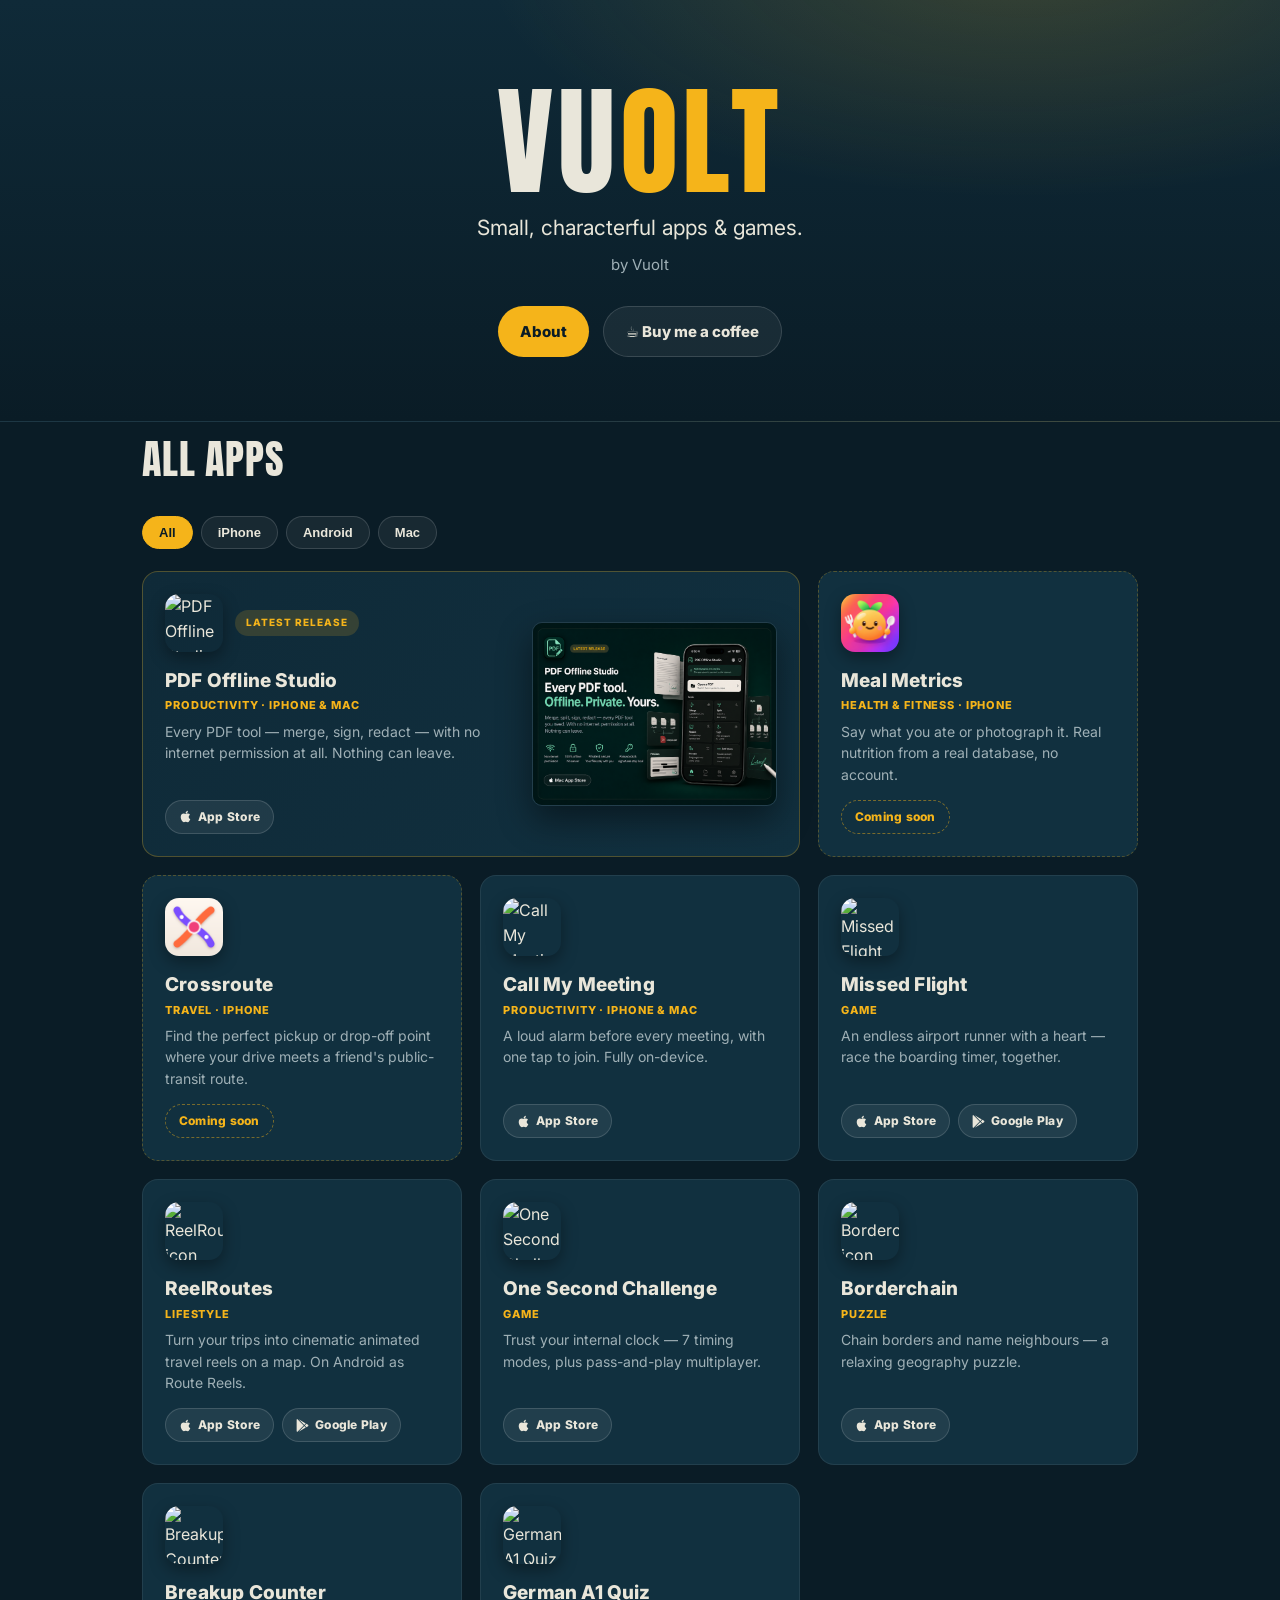
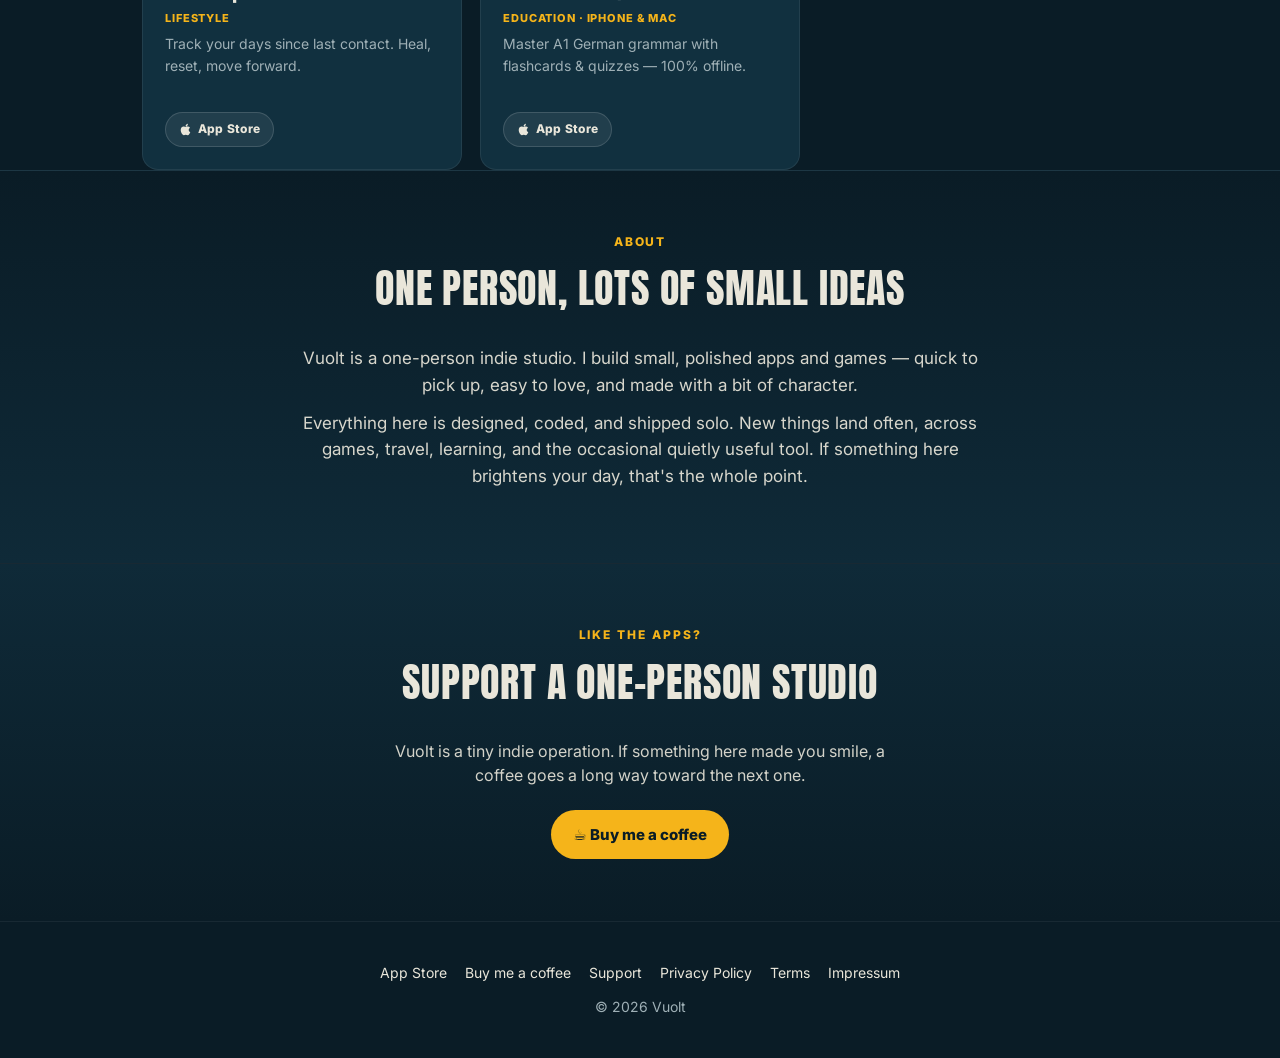
==== index.html @ f66ee66c "Meal Metrics: name OpenAI and Open Food Facts, consent, retention, GDPR Privacy: - Names OpenAI as t" ====
<!DOCTYPE html>
<html lang="en">
<head>
<meta charset="UTF-8">
<meta name="viewport" content="width=device-width, initial-scale=1.0">
<title>Vuolt — Apps & Games</title>
<meta name="description" content="Vuolt builds small, characterful apps and games for iOS and Android">
<meta property="og:title" content="Vuolt — Apps & Games">
<meta property="og:description" content="Small, characterful apps and games for iOS and Android. Missed Flight, ReelRoutes (Route Reels on Android), Call My Meeting, PDF Offline Studio, Meal Metrics, Crossroute, and more.">
<meta property="og:type" content="website">
<link rel="preconnect" href="https://fonts.googleapis.com">
<link rel="preconnect" href="https://fonts.gstatic.com" crossorigin>
<link href="https://fonts.googleapis.com/css2?family=Anton&family=Inter:wght@400;600;800&display=swap" rel="stylesheet">
<style>
  :root{
    --navy:#0a1c26; --navy2:#0f2a38; --cream:#e9e6da; --amber:#f5b41a;
    --amber-d:#d8951a; --ink:#0a1c26; --muted:#9fb0b6; --card:#11303f;
  }
  *{box-sizing:border-box;margin:0;padding:0}
  html{scroll-behavior:smooth}
  body{
    font-family:'Inter',system-ui,-apple-system,Segoe UI,Roboto,sans-serif;
    background:var(--navy); color:var(--cream); line-height:1.55;
    -webkit-font-smoothing:antialiased;
  }
  a{color:inherit; text-decoration:none}
  .wrap{max-width:1040px; margin:0 auto; padding:0 22px}

  /* ── Hero ─────────────────────────────────────────── */
  header.hero{
    background:
      radial-gradient(900px 400px at 80% -10%, rgba(245,180,26,.18), transparent 60%),
      linear-gradient(180deg, var(--navy2), var(--navy));
    padding:84px 0 64px; text-align:center; border-bottom:1px solid rgba(255,255,255,.06);
  }
  .brand{
    font-family:'Anton',sans-serif; letter-spacing:.04em; line-height:.95;
    font-size:clamp(56px, 12vw, 120px); text-transform:uppercase;
  }
  .brand span{color:var(--amber)}
  .tag{margin-top:14px; font-size:clamp(16px,2.6vw,21px); color:var(--cream)}
  .sub{margin-top:8px; color:var(--muted); font-size:15px}
  .hero-actions{margin-top:30px; display:flex; gap:14px; justify-content:center; flex-wrap:wrap}
  .btn{
    display:inline-flex; align-items:center; gap:8px; padding:13px 22px; border-radius:999px;
    font-weight:800; font-size:15px; transition:transform .12s ease, background .2s ease;
  }
  .btn:active{transform:translateY(1px)}
  .btn-amber{background:var(--amber); color:var(--ink)}
  .btn-amber:hover{background:var(--amber-d)}
  .btn-ghost{background:rgba(255,255,255,.06); color:var(--cream); border:1px solid rgba(255,255,255,.14)}
  .btn-ghost:hover{background:rgba(255,255,255,.12)}

  /* ── Sections ─────────────────────────────────────── */
  section{padding:62px 0; scroll-margin-top:24px}
  .eyebrow{color:var(--amber); font-weight:800; letter-spacing:.16em; text-transform:uppercase; font-size:12px}
  h2{font-family:'Anton',sans-serif; font-weight:400; letter-spacing:.02em; text-transform:uppercase;
     font-size:clamp(28px,5vw,40px); margin:6px 0 26px}


  /* grid */
  .grid{display:grid; grid-template-columns:repeat(auto-fill,minmax(240px,1fr));
    gap:18px; grid-auto-rows:1fr}
  .card{
    background:var(--card); border:1px solid rgba(255,255,255,.07); border-radius:16px;
    padding:22px; transition:transform .14s ease, border-color .2s ease, background .2s ease;
    display:flex; flex-direction:column; min-height:180px;
  }
  .card:hover{transform:translateY(-3px); border-color:rgba(245,180,26,.4); background:#143a4c}
  .card .icon{width:58px; height:58px; border-radius:14px; margin-bottom:14px;
    box-shadow:0 6px 16px rgba(0,0,0,.35)}
  .card h4{font-size:19px; font-weight:800; letter-spacing:.01em}
  .card .genre{color:var(--amber); font-size:11px; font-weight:800; letter-spacing:.08em; text-transform:uppercase; margin-top:2px}
  .card p{color:var(--muted); font-size:14px; margin-top:6px; flex:1}
  /* The latest release, living in the grid rather than in a section of its
     own: two columns wide, screenshot alongside.

     Its height is deliberately NOT set here. The body carries exactly the same
     elements as an ordinary card — icon, title, genre, one short blurb, store
     button — so it comes out the same height as its neighbours on its own. The
     screenshot then stretches to whatever that height is and crops, instead of
     being the thing that decides it. Lengthen the blurb and the card grows
     again, which is the honest failure mode: the copy is the constraint. */
  .card.lead{grid-column:span 2; flex-direction:row; gap:24px; align-items:stretch;
    background:linear-gradient(135deg, var(--navy2), var(--card));
    border-color:rgba(245,180,26,.28)}
  .card.lead .body{flex:1; display:flex; flex-direction:column; min-width:0}
  .card.lead .top{display:flex; align-items:center; gap:12px; margin-bottom:14px}
  .card.lead .top .icon{margin-bottom:0}
  .card.lead .pill{background:rgba(245,180,26,.16); color:var(--amber); font-weight:800;
    font-size:10px; letter-spacing:.1em; padding:5px 11px; border-radius:999px;
    text-transform:uppercase; white-space:nowrap}
  /* The poster is shown whole, never cropped. The wrapper stretches to the card
     and stays invisible; the image is absolutely positioned with auto width and
     height and `margin:auto`, which centres it and scales it down to fit while
     keeping its own aspect. Because its box then matches the picture exactly,
     the radius and shadow land on the artwork rather than on empty space — and
     because it is out of flow, it still contributes nothing to the height. */
  .card.lead .shotwrap{width:40%; max-width:280px; align-self:stretch; position:relative}
  .card.lead .shotwrap img{position:absolute; inset:0; margin:auto; display:block;
    width:auto; height:auto; max-width:100%; max-height:100%;
    border-radius:10px; box-shadow:0 14px 34px rgba(0,0,0,.45);
    border:1px solid rgba(255,255,255,.08)}
  .card .link{margin-top:12px; color:var(--amber); font-weight:800; font-size:13px}

  /* platform filter */
  .filters{display:flex; gap:8px; flex-wrap:wrap; margin-bottom:22px}
  .filter{
    padding:8px 16px; border-radius:999px; font-size:13px; font-weight:800; cursor:pointer;
    background:rgba(255,255,255,.06); border:1px solid rgba(255,255,255,.14); color:var(--cream);
    transition:background .15s ease, border-color .15s ease, color .15s ease;
  }
  .filter:hover{border-color:rgba(245,180,26,.5)}
  .filter.active{background:var(--amber); border-color:var(--amber); color:var(--ink)}
  .card.hidden{display:none}

  /* store badges */
  .stores{display:flex; gap:8px; flex-wrap:wrap; margin-top:14px}
  .store{
    display:inline-flex; align-items:center; gap:6px; padding:7px 13px; border-radius:999px;
    font-size:12px; font-weight:800; letter-spacing:.02em;
    background:rgba(255,255,255,.07); border:1px solid rgba(255,255,255,.14); color:var(--cream);
    transition:background .15s ease, border-color .15s ease, color .15s ease;
  }
  .store:hover{background:var(--amber); border-color:var(--amber); color:var(--ink)}
  .store.soon{
    background:transparent; border-style:dashed; border-color:rgba(245,180,26,.45);
    color:var(--amber); cursor:default;
  }
  .store.soon:hover{background:transparent; border-color:rgba(245,180,26,.45); color:var(--amber)}
  .card.upcoming{border-color:rgba(245,180,26,.28); border-style:dashed}
  .card.upcoming:hover{border-color:rgba(245,180,26,.55)}

  /* about */
  .about{text-align:center; background:linear-gradient(180deg,var(--navy),var(--navy2));
    border-top:1px solid rgba(255,255,255,.06)}
  .about .body{max-width:62ch; margin:0 auto; color:var(--cream); opacity:.92; font-size:17px}
  .about .body p{margin:12px 0}

  /* support */
  .support{text-align:center; background:linear-gradient(180deg, var(--navy2), var(--navy));
    border-top:1px solid rgba(255,255,255,.06)}
  .support p{max-width:54ch; margin:6px auto 22px; color:var(--cream); opacity:.9}

  footer{padding:40px 0; text-align:center; color:var(--muted); font-size:14px;
    border-top:1px solid rgba(255,255,255,.06)}
  footer a{color:var(--cream)}
  footer a:hover{color:var(--amber)}
  .foot-links{display:flex; gap:18px; justify-content:center; flex-wrap:wrap; margin-bottom:12px}

  @media(max-width:720px){
    /* One column, and the lead card is much taller than the rest because the
       screenshot sits under its text. Equal rows here would drag all seven
       other cards to that height, so let them be themselves. */
    .grid{grid-auto-rows:auto}
    .card.lead{grid-column:span 1; flex-direction:column; gap:0}
    .card.lead .shotwrap{width:100%; max-width:none; height:200px; margin-top:16px}
  }
</style>
</head>
<body>

  <header class="hero">
    <div class="wrap">
      <div class="brand">VU<span>OLT</span></div>
      <p class="tag">Small, characterful apps &amp; games.</p>
      <p class="sub">by Vuolt</p>
      <div class="hero-actions">
        <a class="btn btn-amber" href="#about">About</a>
        <a class="btn btn-ghost" href="https://buymeacoffee.com/vuolt" target="_blank" rel="noopener">☕ Buy me a coffee</a>
      </div>
    </div>
  </header>

  <!-- All apps -->
  <section class="wrap" id="apps">
    <h2>All apps</h2>
    <div class="filters" id="filters">
      <button class="filter active" data-platform="all">All</button>
      <button class="filter" data-platform="iphone">iPhone</button>
      <button class="filter" data-platform="android">Android</button>
      <button class="filter" data-platform="mac">Mac</button>
    </div>
    <div class="grid">

      <div class="card lead" id="pdf-offline-studio" data-platforms="iphone mac">
        <div class="body">
          <div class="top">
            <img class="icon" loading="lazy" alt="PDF Offline Studio icon" src="https://is1-ssl.mzstatic.com/image/thumb/Purple221/v4/a3/75/ce/a375ce12-316d-c7d0-5614-2b8a86ffbce1/AppIcon-0-0-85-220-0-5-0-2x.png/256x256bb.png">
            <span class="pill">Latest release</span>
          </div>
          <h4>PDF Offline Studio</h4><div class="genre">Productivity &middot; iPhone &amp; Mac</div>
          <p>Every PDF tool — merge, sign, redact — with no internet permission at all. Nothing can leave.</p>
          <div class="stores">
            <a class="store" href="https://apps.apple.com/app/id6805421343" target="_blank" rel="noopener"><svg width="13" height="13" viewBox="0 0 384 512" fill="currentColor" aria-hidden="true"><path d="M318.7 268.7c-.2-36.7 16.4-64.4 50-84.8-18.8-26.9-47.2-41.7-84.7-44.6-35.5-2.8-74.3 20.7-88.5 20.7-15 0-49.4-19.7-76.4-19.7C63.3 141.2 4 184.8 4 273.5q0 39.3 14.4 81.2c12.8 36.7 59 126.7 107.2 125.2 25.2-.6 43-17.9 75.8-17.9 31.8 0 48.3 17.9 76.4 17.9 48.6-.7 90.4-82.5 102.6-119.3-65.2-30.7-61.7-90-61.7-91.9zm-56.6-164.2c27.3-32.4 24.8-61.9 24-72.5-24.1 1.4-52 16.4-67.9 34.9-17.5 19.8-27.8 44.3-25.6 71.9 26.1 2 49.9-11.4 69.5-34.3z"/></svg> App Store</a>
          </div>
        </div>
        <div class="shotwrap">
          <img src="images/about-mac.png" loading="lazy"
               alt="PDF Offline Studio artwork: &ldquo;Every PDF tool. Offline. Private. Yours.&rdquo; &mdash; the app on iPhone beside merge, split, redact and signature examples, and four claims: no internet permission, 100% offline, private and secure, passwords and signatures stay local.">
        </div>
      </div>

      <div class="card upcoming" id="mealmetrics" data-platforms="iphone">
        <img class="icon" loading="lazy" alt="Meal Metrics icon" src="icons/mealmetrics.png">
        <h4>Meal Metrics</h4><div class="genre">Health &amp; Fitness &middot; iPhone</div>
        <p>Say what you ate or photograph it. Real nutrition from a real database, no account.</p>
        <div class="stores">
          <span class="store soon">Coming soon</span>
        </div>
      </div>

      <div class="card upcoming" id="crossroute" data-platforms="iphone">
        <img class="icon" loading="lazy" alt="Crossroute icon" src="icons/crossroute.png">
        <h4>Crossroute</h4><div class="genre">Travel &middot; iPhone</div>
        <p>Find the perfect pickup or drop-off point where your drive meets a friend's public-transit route.</p>
        <div class="stores">
          <span class="store soon">Coming soon</span>
        </div>
      </div>

      <div class="card" id="call-my-meeting" data-platforms="iphone mac">
        <img class="icon" loading="lazy" alt="Call My Meeting icon" src="https://is1-ssl.mzstatic.com/image/thumb/Purple221/v4/fb/47/6a/fb476aee-e875-ddeb-83db-7bf70352b12e/AppIcon-0-0-1x_U007ephone-0-1-85-220.png/256x256bb.jpg">
        <h4>Call My Meeting</h4><div class="genre">Productivity · IPhone & Mac</div>
        <p>A loud alarm before every meeting, with one tap to join. Fully on-device.</p>
        <div class="stores">
          <a class="store" href="https://apps.apple.com/us/app/call-my-meeting/id6782694054" target="_blank" rel="noopener"><svg width="13" height="13" viewBox="0 0 384 512" fill="currentColor" aria-hidden="true"><path d="M318.7 268.7c-.2-36.7 16.4-64.4 50-84.8-18.8-26.9-47.2-41.7-84.7-44.6-35.5-2.8-74.3 20.7-88.5 20.7-15 0-49.4-19.7-76.4-19.7C63.3 141.2 4 184.8 4 273.5q0 39.3 14.4 81.2c12.8 36.7 59 126.7 107.2 125.2 25.2-.6 43-17.9 75.8-17.9 31.8 0 48.3 17.9 76.4 17.9 48.6-.7 90.4-82.5 102.6-119.3-65.2-30.7-61.7-90-61.7-91.9zm-56.6-164.2c27.3-32.4 24.8-61.9 24-72.5-24.1 1.4-52 16.4-67.9 34.9-17.5 19.8-27.8 44.3-25.6 71.9 26.1 2 49.9-11.4 69.5-34.3z"/></svg> App Store</a>
        </div>
      </div>

      <div class="card" id="missed-flight" data-platforms="iphone android">
        <img class="icon" loading="lazy" alt="Missed Flight icon" src="https://is1-ssl.mzstatic.com/image/thumb/Purple211/v4/8a/32/5b/8a325b43-7a1c-31f6-8f57-69440285d8d3/AppIcon-0-0-1x_U007emarketing-0-8-0-85-220.png/256x256bb.jpg">
        <h4>Missed Flight</h4><div class="genre">Game</div>
        <p>An endless airport runner with a heart — race the boarding timer, together.</p>
        <div class="stores">
          <a class="store" href="https://apps.apple.com/us/app/missed-flight/id6779718370" target="_blank" rel="noopener"><svg width="13" height="13" viewBox="0 0 384 512" fill="currentColor" aria-hidden="true"><path d="M318.7 268.7c-.2-36.7 16.4-64.4 50-84.8-18.8-26.9-47.2-41.7-84.7-44.6-35.5-2.8-74.3 20.7-88.5 20.7-15 0-49.4-19.7-76.4-19.7C63.3 141.2 4 184.8 4 273.5q0 39.3 14.4 81.2c12.8 36.7 59 126.7 107.2 125.2 25.2-.6 43-17.9 75.8-17.9 31.8 0 48.3 17.9 76.4 17.9 48.6-.7 90.4-82.5 102.6-119.3-65.2-30.7-61.7-90-61.7-91.9zm-56.6-164.2c27.3-32.4 24.8-61.9 24-72.5-24.1 1.4-52 16.4-67.9 34.9-17.5 19.8-27.8 44.3-25.6 71.9 26.1 2 49.9-11.4 69.5-34.3z"/></svg> App Store</a>
          <a class="store" href="https://play.google.com/store/apps/details?id=com.vuolt.missedflight" target="_blank" rel="noopener"><svg width="13" height="13" viewBox="0 0 512 512" fill="currentColor" aria-hidden="true"><path d="M325.3 234.3 104.6 13l280.8 161.2-60.1 60.1zM47 0C34 6.8 25.3 19.2 25.3 35.3v441.3c0 16.1 8.7 28.5 21.7 35.3l256.6-256L47 0zm425.2 225.6-58.9-34.1-65.7 64.5 65.7 64.5 60.1-34.1c18-14.3 18-46.5-1.2-60.8zM104.6 499l280.8-161.2-60.1-60.1L104.6 499z"/></svg> Google Play</a>
        </div>
      </div>

      <div class="card" id="reelroutes" data-platforms="iphone android">
        <img class="icon" loading="lazy" alt="ReelRoutes icon" src="https://is1-ssl.mzstatic.com/image/thumb/Purple221/v4/f1/31/41/f131418b-0dc9-e936-9c59-f7e41bb2895a/AppIcon-0-0-1x_U007epad-0-1-85-220.png/256x256bb.jpg">
        <h4>ReelRoutes</h4><div class="genre">Lifestyle</div>
        <p>Turn your trips into cinematic animated travel reels on a map. On Android as Route Reels.</p>
        <div class="stores">
          <a class="store" href="https://apps.apple.com/us/app/reelroutes/id6769453833" target="_blank" rel="noopener"><svg width="13" height="13" viewBox="0 0 384 512" fill="currentColor" aria-hidden="true"><path d="M318.7 268.7c-.2-36.7 16.4-64.4 50-84.8-18.8-26.9-47.2-41.7-84.7-44.6-35.5-2.8-74.3 20.7-88.5 20.7-15 0-49.4-19.7-76.4-19.7C63.3 141.2 4 184.8 4 273.5q0 39.3 14.4 81.2c12.8 36.7 59 126.7 107.2 125.2 25.2-.6 43-17.9 75.8-17.9 31.8 0 48.3 17.9 76.4 17.9 48.6-.7 90.4-82.5 102.6-119.3-65.2-30.7-61.7-90-61.7-91.9zm-56.6-164.2c27.3-32.4 24.8-61.9 24-72.5-24.1 1.4-52 16.4-67.9 34.9-17.5 19.8-27.8 44.3-25.6 71.9 26.1 2 49.9-11.4 69.5-34.3z"/></svg> App Store</a>
          <a class="store" href="https://play.google.com/store/apps/details?id=com.vuolt.routereels" target="_blank" rel="noopener"><svg width="13" height="13" viewBox="0 0 512 512" fill="currentColor" aria-hidden="true"><path d="M325.3 234.3 104.6 13l280.8 161.2-60.1 60.1zM47 0C34 6.8 25.3 19.2 25.3 35.3v441.3c0 16.1 8.7 28.5 21.7 35.3l256.6-256L47 0zm425.2 225.6-58.9-34.1-65.7 64.5 65.7 64.5 60.1-34.1c18-14.3 18-46.5-1.2-60.8zM104.6 499l280.8-161.2-60.1-60.1L104.6 499z"/></svg> Google Play</a>
        </div>
      </div>

      <div class="card" id="one-second-challenge" data-platforms="iphone">
        <img class="icon" loading="lazy" alt="One Second Challenge icon" src="https://is1-ssl.mzstatic.com/image/thumb/Purple211/v4/20/0d/3a/200d3a11-9eed-a944-d8cd-ea8993fab218/AppIcon-0-0-1x_U007ephone-0-1-85-220.png/256x256bb.jpg">
        <h4>One Second Challenge</h4><div class="genre">Game</div>
        <p>Trust your internal clock — 7 timing modes, plus pass-and-play multiplayer.</p>
        <div class="stores">
          <a class="store" href="https://apps.apple.com/us/app/one-second-challenge/id6768998129" target="_blank" rel="noopener"><svg width="13" height="13" viewBox="0 0 384 512" fill="currentColor" aria-hidden="true"><path d="M318.7 268.7c-.2-36.7 16.4-64.4 50-84.8-18.8-26.9-47.2-41.7-84.7-44.6-35.5-2.8-74.3 20.7-88.5 20.7-15 0-49.4-19.7-76.4-19.7C63.3 141.2 4 184.8 4 273.5q0 39.3 14.4 81.2c12.8 36.7 59 126.7 107.2 125.2 25.2-.6 43-17.9 75.8-17.9 31.8 0 48.3 17.9 76.4 17.9 48.6-.7 90.4-82.5 102.6-119.3-65.2-30.7-61.7-90-61.7-91.9zm-56.6-164.2c27.3-32.4 24.8-61.9 24-72.5-24.1 1.4-52 16.4-67.9 34.9-17.5 19.8-27.8 44.3-25.6 71.9 26.1 2 49.9-11.4 69.5-34.3z"/></svg> App Store</a>
        </div>
      </div>

      <div class="card" id="borderchain" data-platforms="iphone">
        <img class="icon" loading="lazy" alt="Borderchain icon" src="https://is1-ssl.mzstatic.com/image/thumb/Purple221/v4/93/6f/27/936f2725-7399-75c2-8bb9-869b89fdb53f/AppIcon-0-0-1x_U007epad-0-1-85-220.png/256x256bb.jpg">
        <h4>Borderchain</h4><div class="genre">Puzzle</div>
        <p>Chain borders and name neighbours — a relaxing geography puzzle.</p>
        <div class="stores">
          <a class="store" href="https://apps.apple.com/us/app/borderchain/id6768246076" target="_blank" rel="noopener"><svg width="13" height="13" viewBox="0 0 384 512" fill="currentColor" aria-hidden="true"><path d="M318.7 268.7c-.2-36.7 16.4-64.4 50-84.8-18.8-26.9-47.2-41.7-84.7-44.6-35.5-2.8-74.3 20.7-88.5 20.7-15 0-49.4-19.7-76.4-19.7C63.3 141.2 4 184.8 4 273.5q0 39.3 14.4 81.2c12.8 36.7 59 126.7 107.2 125.2 25.2-.6 43-17.9 75.8-17.9 31.8 0 48.3 17.9 76.4 17.9 48.6-.7 90.4-82.5 102.6-119.3-65.2-30.7-61.7-90-61.7-91.9zm-56.6-164.2c27.3-32.4 24.8-61.9 24-72.5-24.1 1.4-52 16.4-67.9 34.9-17.5 19.8-27.8 44.3-25.6 71.9 26.1 2 49.9-11.4 69.5-34.3z"/></svg> App Store</a>
        </div>
      </div>

      <div class="card" id="breakup-counter" data-platforms="iphone">
        <img class="icon" loading="lazy" alt="Breakup Counter icon" src="https://is1-ssl.mzstatic.com/image/thumb/Purple221/v4/2a/1c/75/2a1c75fd-6d67-4821-21bf-bce493b1a75d/AppIcon-0-0-1x_U007ephone-0-1-85-220.png/256x256bb.jpg">
        <h4>Breakup Counter</h4><div class="genre">Lifestyle</div>
        <p>Track your days since last contact. Heal, reset, move forward.</p>
        <div class="stores">
          <a class="store" href="https://apps.apple.com/us/app/breakup-counter/id6760018086" target="_blank" rel="noopener"><svg width="13" height="13" viewBox="0 0 384 512" fill="currentColor" aria-hidden="true"><path d="M318.7 268.7c-.2-36.7 16.4-64.4 50-84.8-18.8-26.9-47.2-41.7-84.7-44.6-35.5-2.8-74.3 20.7-88.5 20.7-15 0-49.4-19.7-76.4-19.7C63.3 141.2 4 184.8 4 273.5q0 39.3 14.4 81.2c12.8 36.7 59 126.7 107.2 125.2 25.2-.6 43-17.9 75.8-17.9 31.8 0 48.3 17.9 76.4 17.9 48.6-.7 90.4-82.5 102.6-119.3-65.2-30.7-61.7-90-61.7-91.9zm-56.6-164.2c27.3-32.4 24.8-61.9 24-72.5-24.1 1.4-52 16.4-67.9 34.9-17.5 19.8-27.8 44.3-25.6 71.9 26.1 2 49.9-11.4 69.5-34.3z"/></svg> App Store</a>
        </div>
      </div>

      <div class="card" id="german-a1-quiz" data-platforms="iphone mac">
        <img class="icon" loading="lazy" alt="German A1 Quiz icon" src="https://is1-ssl.mzstatic.com/image/thumb/Purple211/v4/05/c8/f9/05c8f94c-dd3f-4f0b-256e-0648934cd0a8/AppIcon-0-0-1x_U007epad-0-1-85-220.jpeg/256x256bb.jpg">
        <h4>German A1 Quiz</h4><div class="genre">Education · iPhone &amp; Mac</div>
        <p>Master A1 German grammar with flashcards &amp; quizzes — 100% offline.</p>
        <div class="stores">
          <a class="store" href="https://apps.apple.com/us/app/german-a1-quiz-app/id6739214594" target="_blank" rel="noopener"><svg width="13" height="13" viewBox="0 0 384 512" fill="currentColor" aria-hidden="true"><path d="M318.7 268.7c-.2-36.7 16.4-64.4 50-84.8-18.8-26.9-47.2-41.7-84.7-44.6-35.5-2.8-74.3 20.7-88.5 20.7-15 0-49.4-19.7-76.4-19.7C63.3 141.2 4 184.8 4 273.5q0 39.3 14.4 81.2c12.8 36.7 59 126.7 107.2 125.2 25.2-.6 43-17.9 75.8-17.9 31.8 0 48.3 17.9 76.4 17.9 48.6-.7 90.4-82.5 102.6-119.3-65.2-30.7-61.7-90-61.7-91.9zm-56.6-164.2c27.3-32.4 24.8-61.9 24-72.5-24.1 1.4-52 16.4-67.9 34.9-17.5 19.8-27.8 44.3-25.6 71.9 26.1 2 49.9-11.4 69.5-34.3z"/></svg> App Store</a>
        </div>
      </div>

    </div>
  </section>

  <!-- About -->
  <section class="about" id="about">
    <div class="wrap">
      <div class="eyebrow">About</div>
      <h2>One person, lots of small ideas</h2>
      <div class="body">
        <p>Vuolt is a one-person indie studio. I build small, polished apps and games — quick to pick up, easy to love, and made with a bit of character.</p>
        <p>Everything here is designed, coded, and shipped solo. New things land often, across games, travel, learning, and the occasional quietly useful tool. If something here brightens your day, that's the whole point.</p>
      </div>
    </div>
  </section>

  <!-- Support -->
  <section class="support" id="support">
    <div class="wrap">
      <div class="eyebrow">Like the apps?</div>
      <h2>Support a one-person studio</h2>
      <p>Vuolt is a tiny indie operation. If something here made you smile, a coffee goes a long way toward the next one.</p>
      <a class="btn btn-amber" href="https://buymeacoffee.com/vuolt" target="_blank" rel="noopener">☕ Buy me a coffee</a>
    </div>
  </section>

  <footer>
    <div class="wrap">
      <div class="foot-links">
        <a href="https://apps.apple.com/us/developer/thej-kumar-siddhotam-arulraj/id1781177167" target="_blank" rel="noopener">App Store</a>
        <a href="https://buymeacoffee.com/vuolt" target="_blank" rel="noopener">Buy me a coffee</a>
        <a href="support.html">Support</a>
        <a href="privacy.html">Privacy Policy</a>
        <a href="terms.html">Terms</a>
        <a href="impressum.html">Impressum</a>
      </div>
      © <span id="yr"></span> Vuolt
    </div>
  </footer>
  <script>
    document.getElementById('yr').textContent=new Date().getFullYear();

    // Platform filter
    const filters=document.querySelectorAll('.filter');
    filters.forEach(btn=>btn.addEventListener('click',()=>{
      filters.forEach(b=>b.classList.remove('active'));
      btn.classList.add('active');
      const p=btn.dataset.platform;
      document.querySelectorAll('.grid .card').forEach(card=>{
        card.classList.toggle('hidden', p!=='all' && !card.dataset.platforms.split(' ').includes(p));
      });
    }));
  </script>
</body>
</html>
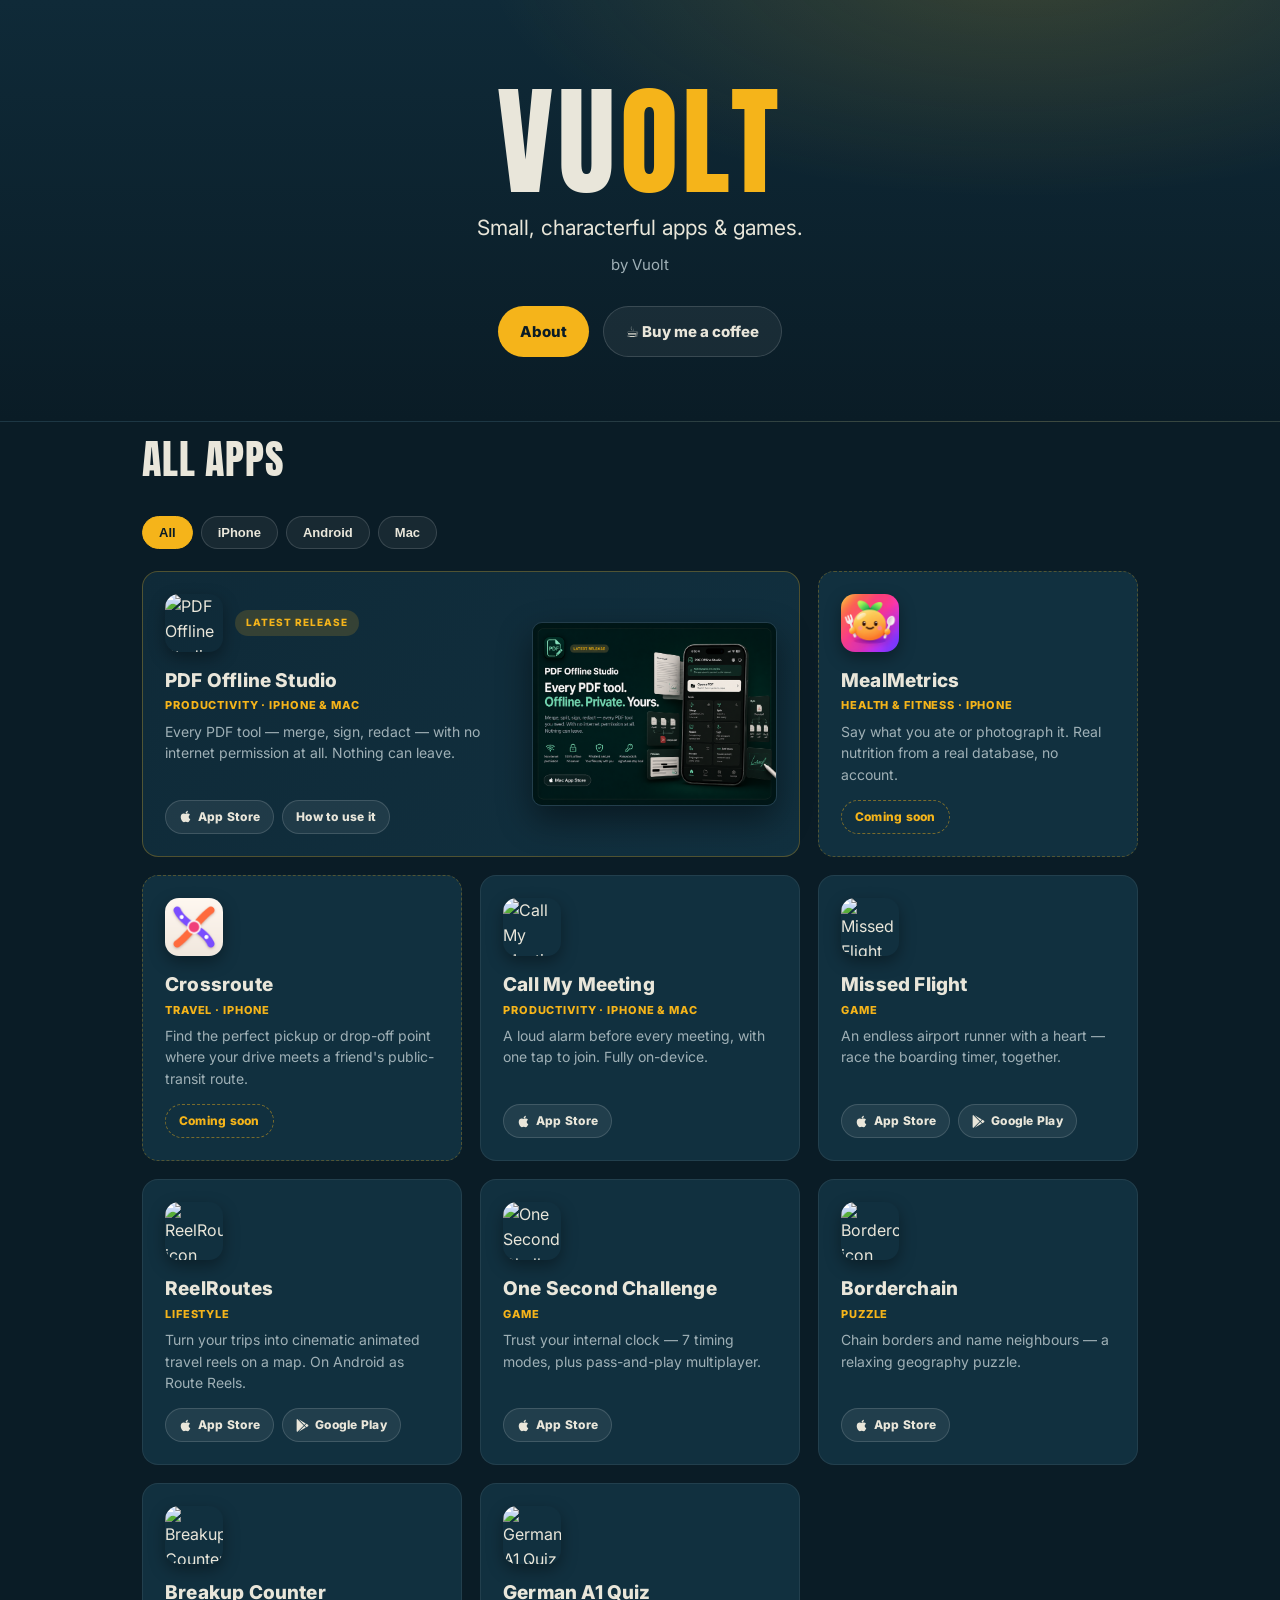
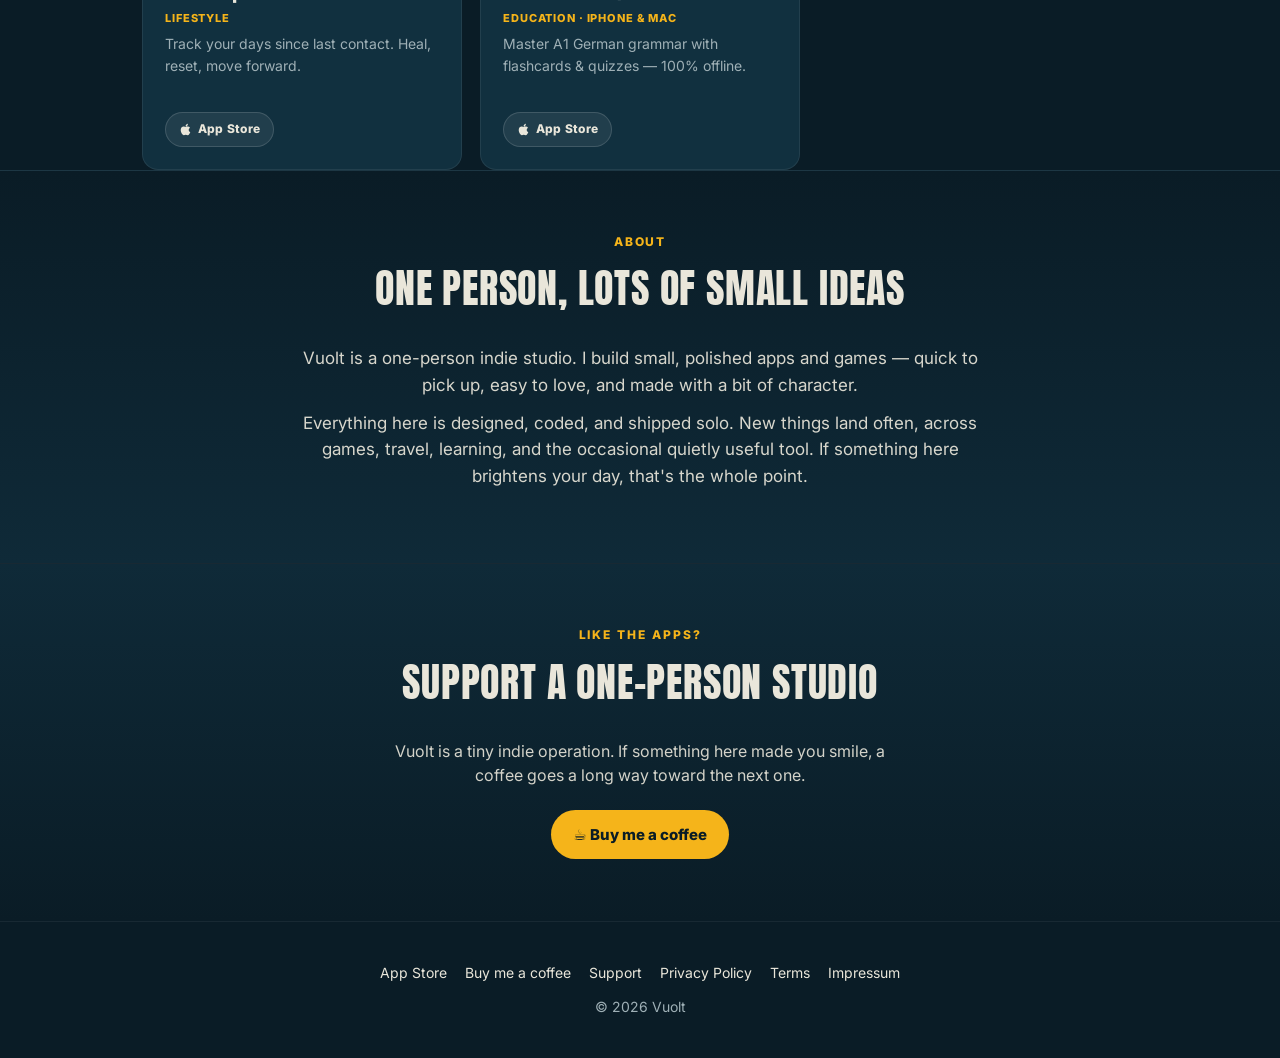
==== commit 68ab3066: "Add PDF Offline Studio help links This commit adds a new "How to use it" link to the product section" ====
--- a/index.html
+++ b/index.html
@@ -6,7 +6,7 @@
 <title>Vuolt — Apps & Games</title>
 <meta name="description" content="Vuolt builds small, characterful apps and games for iOS and Android">
 <meta property="og:title" content="Vuolt — Apps & Games">
-<meta property="og:description" content="Small, characterful apps and games for iOS and Android. Missed Flight, ReelRoutes (Route Reels on Android), Call My Meeting, PDF Offline Studio, Meal Metrics, Crossroute, and more.">
+<meta property="og:description" content="Small, characterful apps and games for iOS and Android. Missed Flight, ReelRoutes (Route Reels on Android), Call My Meeting, PDF Offline Studio, MealMetrics, Crossroute, and more.">
 <meta property="og:type" content="website">
 <link rel="preconnect" href="https://fonts.googleapis.com">
 <link rel="preconnect" href="https://fonts.gstatic.com" crossorigin>
@@ -193,6 +193,7 @@
           <p>Every PDF tool — merge, sign, redact — with no internet permission at all. Nothing can leave.</p>
           <div class="stores">
             <a class="store" href="https://apps.apple.com/app/id6805421343" target="_blank" rel="noopener"><svg width="13" height="13" viewBox="0 0 384 512" fill="currentColor" aria-hidden="true"><path d="M318.7 268.7c-.2-36.7 16.4-64.4 50-84.8-18.8-26.9-47.2-41.7-84.7-44.6-35.5-2.8-74.3 20.7-88.5 20.7-15 0-49.4-19.7-76.4-19.7C63.3 141.2 4 184.8 4 273.5q0 39.3 14.4 81.2c12.8 36.7 59 126.7 107.2 125.2 25.2-.6 43-17.9 75.8-17.9 31.8 0 48.3 17.9 76.4 17.9 48.6-.7 90.4-82.5 102.6-119.3-65.2-30.7-61.7-90-61.7-91.9zm-56.6-164.2c27.3-32.4 24.8-61.9 24-72.5-24.1 1.4-52 16.4-67.9 34.9-17.5 19.8-27.8 44.3-25.6 71.9 26.1 2 49.9-11.4 69.5-34.3z"/></svg> App Store</a>
+            <a class="store" href="pdf-offline-studio/help.html">How to use it</a>
           </div>
         </div>
         <div class="shotwrap">
@@ -202,8 +203,8 @@
       </div>
 
       <div class="card upcoming" id="mealmetrics" data-platforms="iphone">
-        <img class="icon" loading="lazy" alt="Meal Metrics icon" src="icons/mealmetrics.png">
-        <h4>Meal Metrics</h4><div class="genre">Health &amp; Fitness &middot; iPhone</div>
+        <img class="icon" loading="lazy" alt="MealMetrics icon" src="icons/mealmetrics.png">
+        <h4>MealMetrics</h4><div class="genre">Health &amp; Fitness &middot; iPhone</div>
         <p>Say what you ate or photograph it. Real nutrition from a real database, no account.</p>
         <div class="stores">
           <span class="store soon">Coming soon</span>
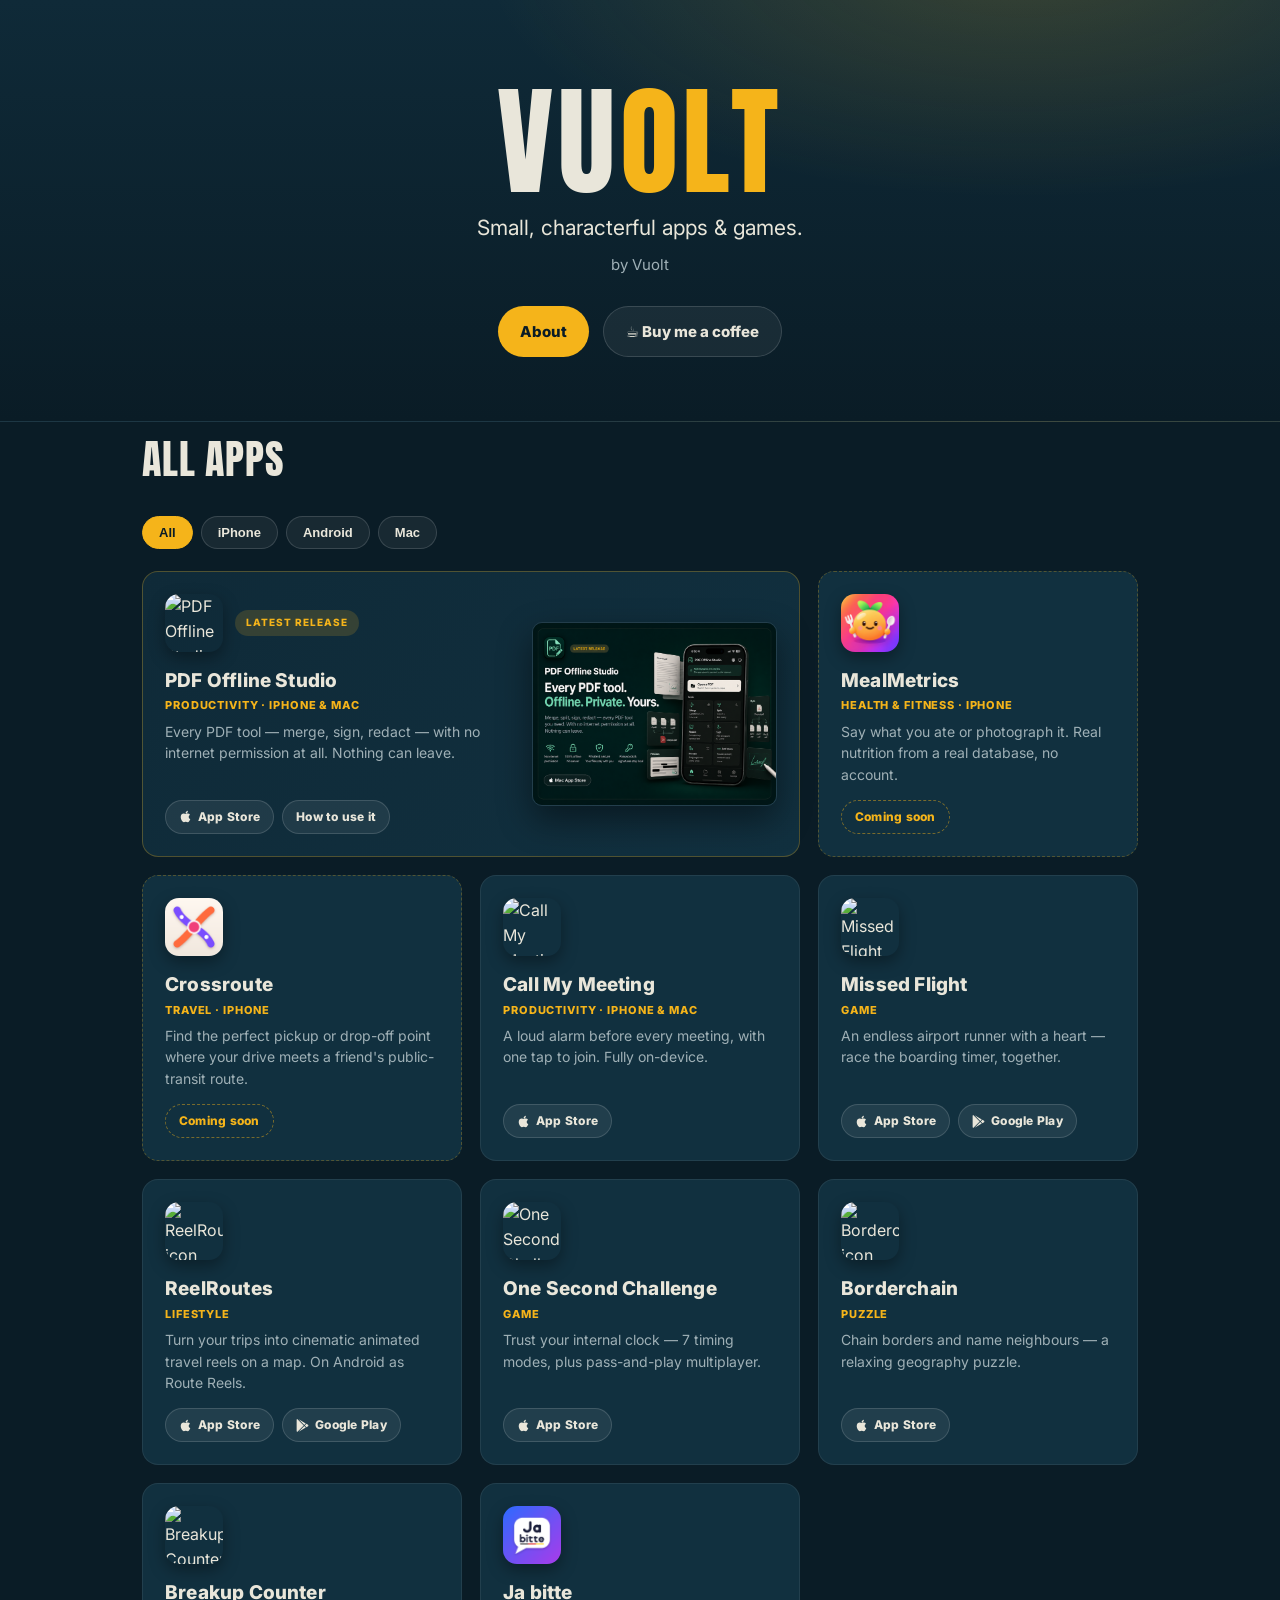
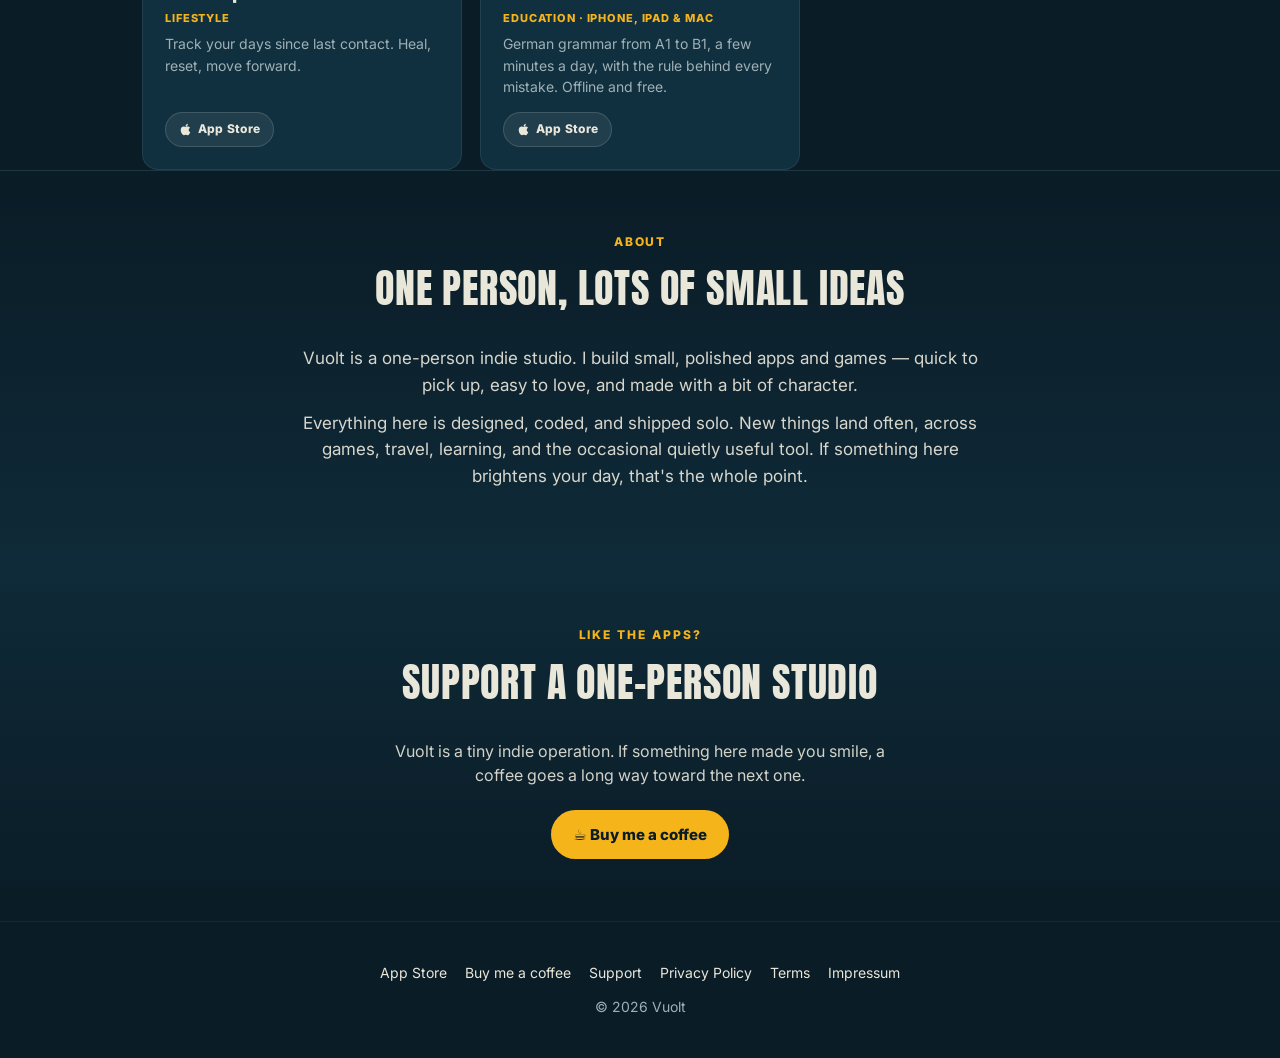
==== commit 65edf83a: "Show Ja bitte on the home page (for the 2.0 release) Co-Authored-By: Claude Opus 5.5 <noreply@anthro" ====
--- a/index.html
+++ b/index.html
@@ -276,12 +276,12 @@
         </div>
       </div>
 
-      <div class="card" id="german-a1-quiz" data-platforms="iphone mac">
-        <img class="icon" loading="lazy" alt="German A1 Quiz icon" src="https://is1-ssl.mzstatic.com/image/thumb/Purple211/v4/05/c8/f9/05c8f94c-dd3f-4f0b-256e-0648934cd0a8/AppIcon-0-0-1x_U007epad-0-1-85-220.jpeg/256x256bb.jpg">
-        <h4>German A1 Quiz</h4><div class="genre">Education · iPhone &amp; Mac</div>
-        <p>Master A1 German grammar with flashcards &amp; quizzes — 100% offline.</p>
-        <div class="stores">
-          <a class="store" href="https://apps.apple.com/us/app/german-a1-quiz-app/id6739214594" target="_blank" rel="noopener"><svg width="13" height="13" viewBox="0 0 384 512" fill="currentColor" aria-hidden="true"><path d="M318.7 268.7c-.2-36.7 16.4-64.4 50-84.8-18.8-26.9-47.2-41.7-84.7-44.6-35.5-2.8-74.3 20.7-88.5 20.7-15 0-49.4-19.7-76.4-19.7C63.3 141.2 4 184.8 4 273.5q0 39.3 14.4 81.2c12.8 36.7 59 126.7 107.2 125.2 25.2-.6 43-17.9 75.8-17.9 31.8 0 48.3 17.9 76.4 17.9 48.6-.7 90.4-82.5 102.6-119.3-65.2-30.7-61.7-90-61.7-91.9zm-56.6-164.2c27.3-32.4 24.8-61.9 24-72.5-24.1 1.4-52 16.4-67.9 34.9-17.5 19.8-27.8 44.3-25.6 71.9 26.1 2 49.9-11.4 69.5-34.3z"/></svg> App Store</a>
+      <div class="card" id="ja-bitte" data-platforms="iphone mac">
+        <img class="icon" loading="lazy" alt="Ja bitte icon" src="icons/jabitte.png">
+        <h4>Ja bitte</h4><div class="genre">Education · iPhone, iPad &amp; Mac</div>
+        <p>German grammar from A1 to B1, a few minutes a day, with the rule behind every mistake. Offline and free.</p>
+        <div class="stores">
+          <a class="store" href="https://apps.apple.com/app/id6739214594" target="_blank" rel="noopener"><svg width="13" height="13" viewBox="0 0 384 512" fill="currentColor" aria-hidden="true"><path d="M318.7 268.7c-.2-36.7 16.4-64.4 50-84.8-18.8-26.9-47.2-41.7-84.7-44.6-35.5-2.8-74.3 20.7-88.5 20.7-15 0-49.4-19.7-76.4-19.7C63.3 141.2 4 184.8 4 273.5q0 39.3 14.4 81.2c12.8 36.7 59 126.7 107.2 125.2 25.2-.6 43-17.9 75.8-17.9 31.8 0 48.3 17.9 76.4 17.9 48.6-.7 90.4-82.5 102.6-119.3-65.2-30.7-61.7-90-61.7-91.9zm-56.6-164.2c27.3-32.4 24.8-61.9 24-72.5-24.1 1.4-52 16.4-67.9 34.9-17.5 19.8-27.8 44.3-25.6 71.9 26.1 2 49.9-11.4 69.5-34.3z"/></svg> App Store</a>
         </div>
       </div>
 
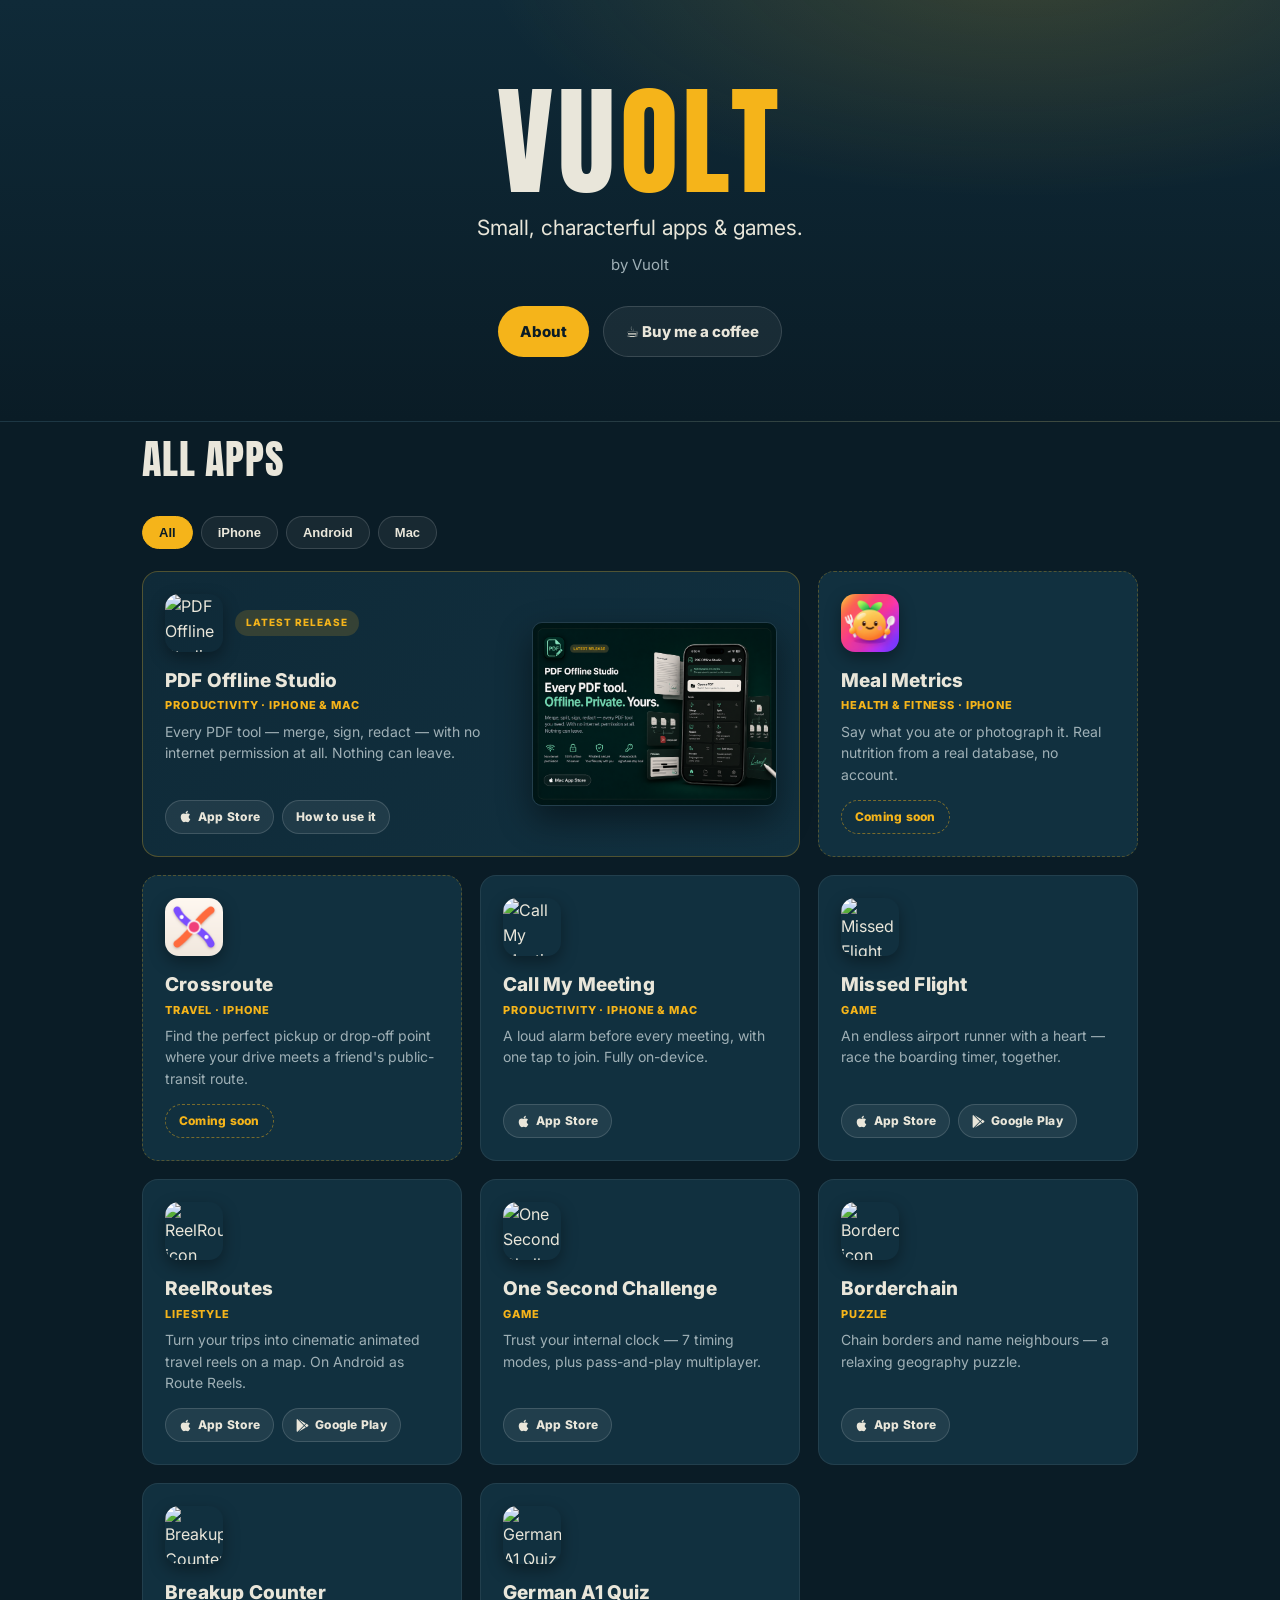
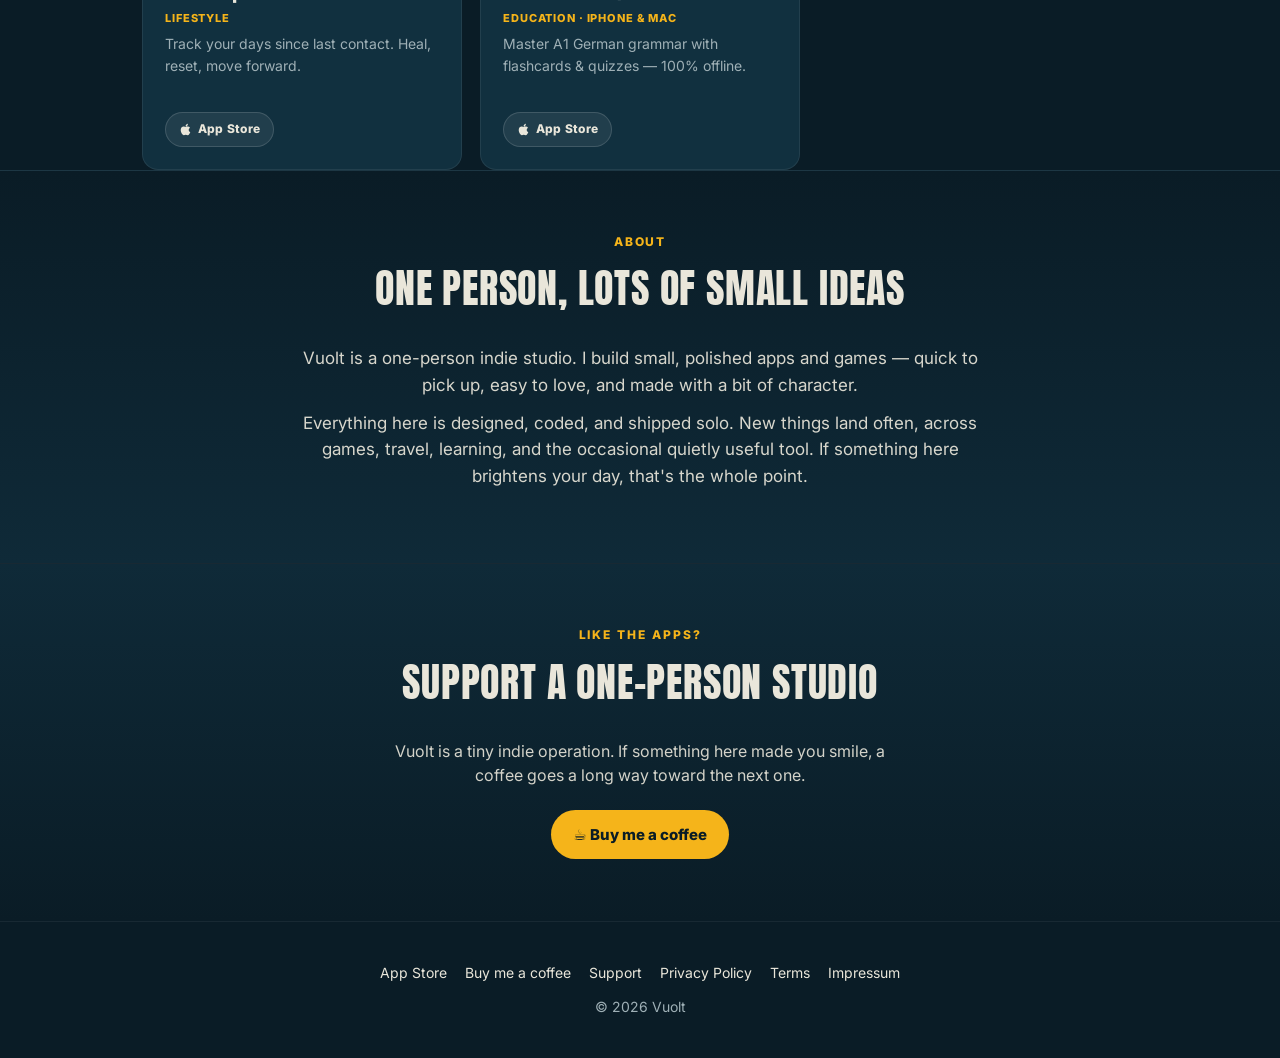
==== commit 6b7d5697: "Merge branch 'mealmetrics-policy'" ====
--- a/index.html
+++ b/index.html
@@ -6,7 +6,7 @@
 <title>Vuolt — Apps & Games</title>
 <meta name="description" content="Vuolt builds small, characterful apps and games for iOS and Android">
 <meta property="og:title" content="Vuolt — Apps & Games">
-<meta property="og:description" content="Small, characterful apps and games for iOS and Android. Missed Flight, ReelRoutes (Route Reels on Android), Call My Meeting, PDF Offline Studio, MealMetrics, Crossroute, and more.">
+<meta property="og:description" content="Small, characterful apps and games for iOS and Android. Missed Flight, ReelRoutes (Route Reels on Android), Call My Meeting, PDF Offline Studio, Meal Metrics, Crossroute, and more.">
 <meta property="og:type" content="website">
 <link rel="preconnect" href="https://fonts.googleapis.com">
 <link rel="preconnect" href="https://fonts.gstatic.com" crossorigin>
@@ -203,8 +203,8 @@
       </div>
 
       <div class="card upcoming" id="mealmetrics" data-platforms="iphone">
-        <img class="icon" loading="lazy" alt="MealMetrics icon" src="icons/mealmetrics.png">
-        <h4>MealMetrics</h4><div class="genre">Health &amp; Fitness &middot; iPhone</div>
+        <img class="icon" loading="lazy" alt="Meal Metrics icon" src="icons/mealmetrics.png">
+        <h4>Meal Metrics</h4><div class="genre">Health &amp; Fitness &middot; iPhone</div>
         <p>Say what you ate or photograph it. Real nutrition from a real database, no account.</p>
         <div class="stores">
           <span class="store soon">Coming soon</span>
@@ -276,12 +276,12 @@
         </div>
       </div>
 
-      <div class="card" id="ja-bitte" data-platforms="iphone mac">
-        <img class="icon" loading="lazy" alt="Ja bitte icon" src="icons/jabitte.png">
-        <h4>Ja bitte</h4><div class="genre">Education · iPhone, iPad &amp; Mac</div>
-        <p>German grammar from A1 to B1, a few minutes a day, with the rule behind every mistake. Offline and free.</p>
-        <div class="stores">
-          <a class="store" href="https://apps.apple.com/app/id6739214594" target="_blank" rel="noopener"><svg width="13" height="13" viewBox="0 0 384 512" fill="currentColor" aria-hidden="true"><path d="M318.7 268.7c-.2-36.7 16.4-64.4 50-84.8-18.8-26.9-47.2-41.7-84.7-44.6-35.5-2.8-74.3 20.7-88.5 20.7-15 0-49.4-19.7-76.4-19.7C63.3 141.2 4 184.8 4 273.5q0 39.3 14.4 81.2c12.8 36.7 59 126.7 107.2 125.2 25.2-.6 43-17.9 75.8-17.9 31.8 0 48.3 17.9 76.4 17.9 48.6-.7 90.4-82.5 102.6-119.3-65.2-30.7-61.7-90-61.7-91.9zm-56.6-164.2c27.3-32.4 24.8-61.9 24-72.5-24.1 1.4-52 16.4-67.9 34.9-17.5 19.8-27.8 44.3-25.6 71.9 26.1 2 49.9-11.4 69.5-34.3z"/></svg> App Store</a>
+      <div class="card" id="german-a1-quiz" data-platforms="iphone mac">
+        <img class="icon" loading="lazy" alt="German A1 Quiz icon" src="https://is1-ssl.mzstatic.com/image/thumb/Purple211/v4/05/c8/f9/05c8f94c-dd3f-4f0b-256e-0648934cd0a8/AppIcon-0-0-1x_U007epad-0-1-85-220.jpeg/256x256bb.jpg">
+        <h4>German A1 Quiz</h4><div class="genre">Education · iPhone &amp; Mac</div>
+        <p>Master A1 German grammar with flashcards &amp; quizzes — 100% offline.</p>
+        <div class="stores">
+          <a class="store" href="https://apps.apple.com/us/app/german-a1-quiz-app/id6739214594" target="_blank" rel="noopener"><svg width="13" height="13" viewBox="0 0 384 512" fill="currentColor" aria-hidden="true"><path d="M318.7 268.7c-.2-36.7 16.4-64.4 50-84.8-18.8-26.9-47.2-41.7-84.7-44.6-35.5-2.8-74.3 20.7-88.5 20.7-15 0-49.4-19.7-76.4-19.7C63.3 141.2 4 184.8 4 273.5q0 39.3 14.4 81.2c12.8 36.7 59 126.7 107.2 125.2 25.2-.6 43-17.9 75.8-17.9 31.8 0 48.3 17.9 76.4 17.9 48.6-.7 90.4-82.5 102.6-119.3-65.2-30.7-61.7-90-61.7-91.9zm-56.6-164.2c27.3-32.4 24.8-61.9 24-72.5-24.1 1.4-52 16.4-67.9 34.9-17.5 19.8-27.8 44.3-25.6 71.9 26.1 2 49.9-11.4 69.5-34.3z"/></svg> App Store</a>
         </div>
       </div>
 
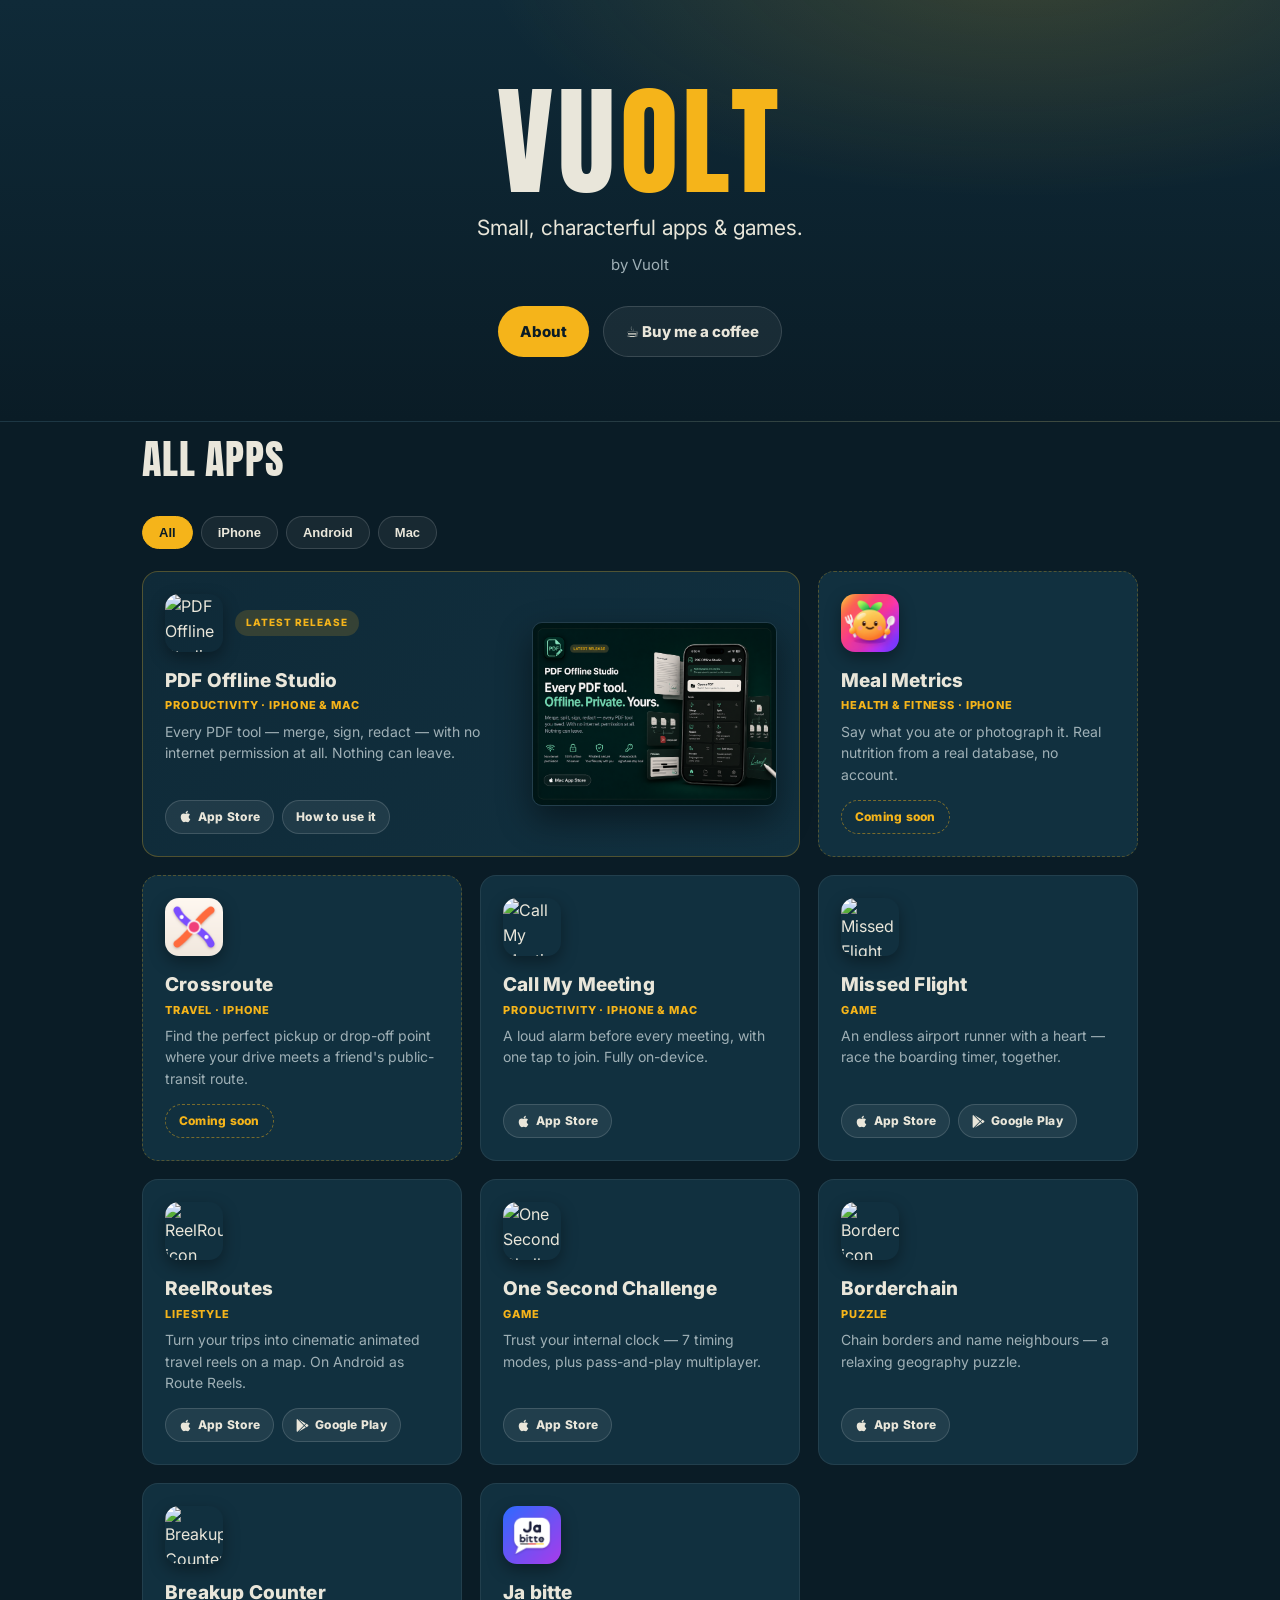
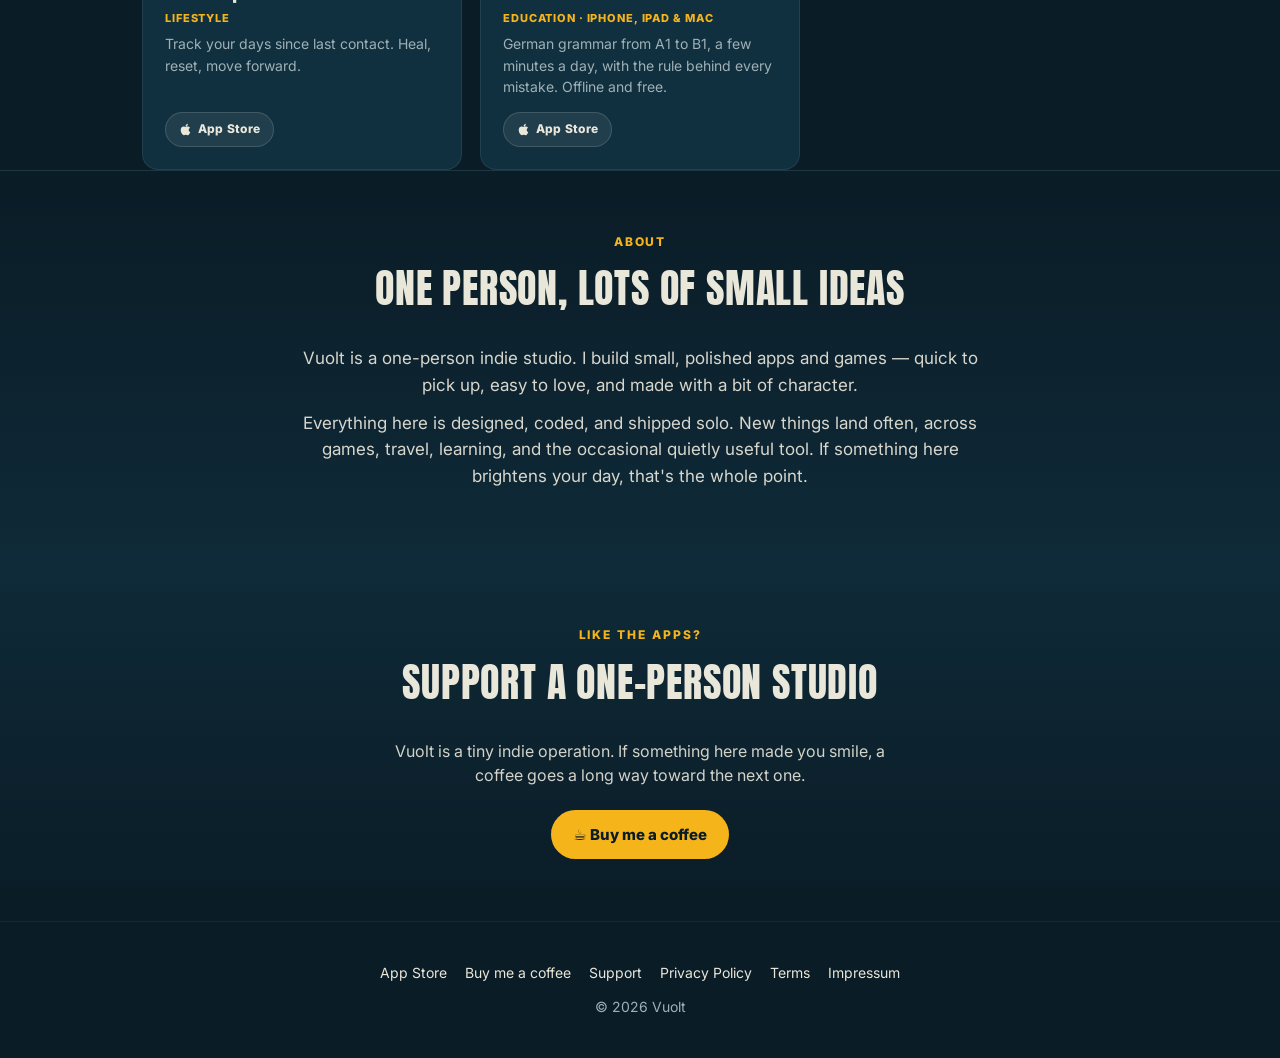
==== commit 1161ed6b: "Squashed commit of the following: commit 7a92cea21aa07b72f7c47761284dc21938c015f5 Author: th3jlux <1" ====
--- a/index.html
+++ b/index.html
@@ -276,12 +276,12 @@
         </div>
       </div>
 
-      <div class="card" id="german-a1-quiz" data-platforms="iphone mac">
-        <img class="icon" loading="lazy" alt="German A1 Quiz icon" src="https://is1-ssl.mzstatic.com/image/thumb/Purple211/v4/05/c8/f9/05c8f94c-dd3f-4f0b-256e-0648934cd0a8/AppIcon-0-0-1x_U007epad-0-1-85-220.jpeg/256x256bb.jpg">
-        <h4>German A1 Quiz</h4><div class="genre">Education · iPhone &amp; Mac</div>
-        <p>Master A1 German grammar with flashcards &amp; quizzes — 100% offline.</p>
-        <div class="stores">
-          <a class="store" href="https://apps.apple.com/us/app/german-a1-quiz-app/id6739214594" target="_blank" rel="noopener"><svg width="13" height="13" viewBox="0 0 384 512" fill="currentColor" aria-hidden="true"><path d="M318.7 268.7c-.2-36.7 16.4-64.4 50-84.8-18.8-26.9-47.2-41.7-84.7-44.6-35.5-2.8-74.3 20.7-88.5 20.7-15 0-49.4-19.7-76.4-19.7C63.3 141.2 4 184.8 4 273.5q0 39.3 14.4 81.2c12.8 36.7 59 126.7 107.2 125.2 25.2-.6 43-17.9 75.8-17.9 31.8 0 48.3 17.9 76.4 17.9 48.6-.7 90.4-82.5 102.6-119.3-65.2-30.7-61.7-90-61.7-91.9zm-56.6-164.2c27.3-32.4 24.8-61.9 24-72.5-24.1 1.4-52 16.4-67.9 34.9-17.5 19.8-27.8 44.3-25.6 71.9 26.1 2 49.9-11.4 69.5-34.3z"/></svg> App Store</a>
+      <div class="card" id="ja-bitte" data-platforms="iphone mac">
+        <img class="icon" loading="lazy" alt="Ja bitte icon" src="icons/jabitte.png">
+        <h4>Ja bitte</h4><div class="genre">Education · iPhone, iPad &amp; Mac</div>
+        <p>German grammar from A1 to B1, a few minutes a day, with the rule behind every mistake. Offline and free.</p>
+        <div class="stores">
+          <a class="store" href="https://apps.apple.com/app/id6739214594" target="_blank" rel="noopener"><svg width="13" height="13" viewBox="0 0 384 512" fill="currentColor" aria-hidden="true"><path d="M318.7 268.7c-.2-36.7 16.4-64.4 50-84.8-18.8-26.9-47.2-41.7-84.7-44.6-35.5-2.8-74.3 20.7-88.5 20.7-15 0-49.4-19.7-76.4-19.7C63.3 141.2 4 184.8 4 273.5q0 39.3 14.4 81.2c12.8 36.7 59 126.7 107.2 125.2 25.2-.6 43-17.9 75.8-17.9 31.8 0 48.3 17.9 76.4 17.9 48.6-.7 90.4-82.5 102.6-119.3-65.2-30.7-61.7-90-61.7-91.9zm-56.6-164.2c27.3-32.4 24.8-61.9 24-72.5-24.1 1.4-52 16.4-67.9 34.9-17.5 19.8-27.8 44.3-25.6 71.9 26.1 2 49.9-11.4 69.5-34.3z"/></svg> App Store</a>
         </div>
       </div>
 
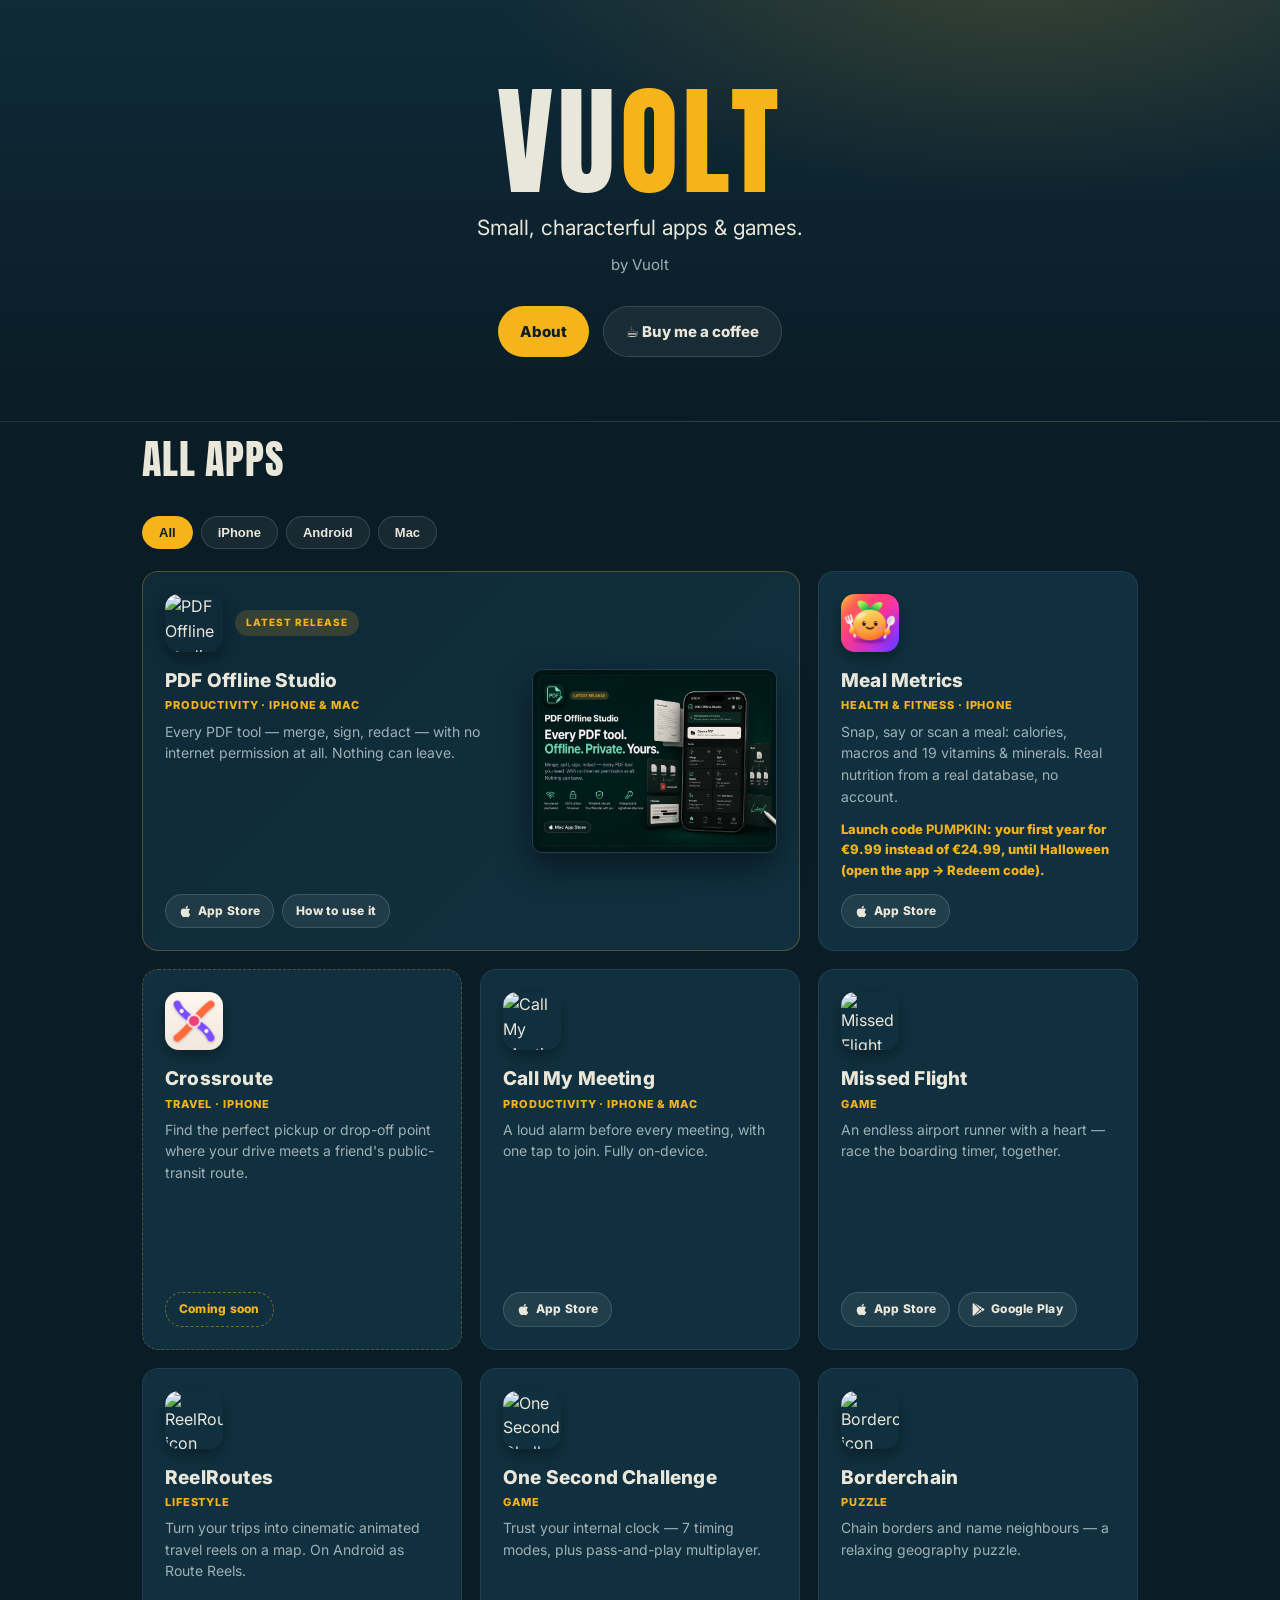
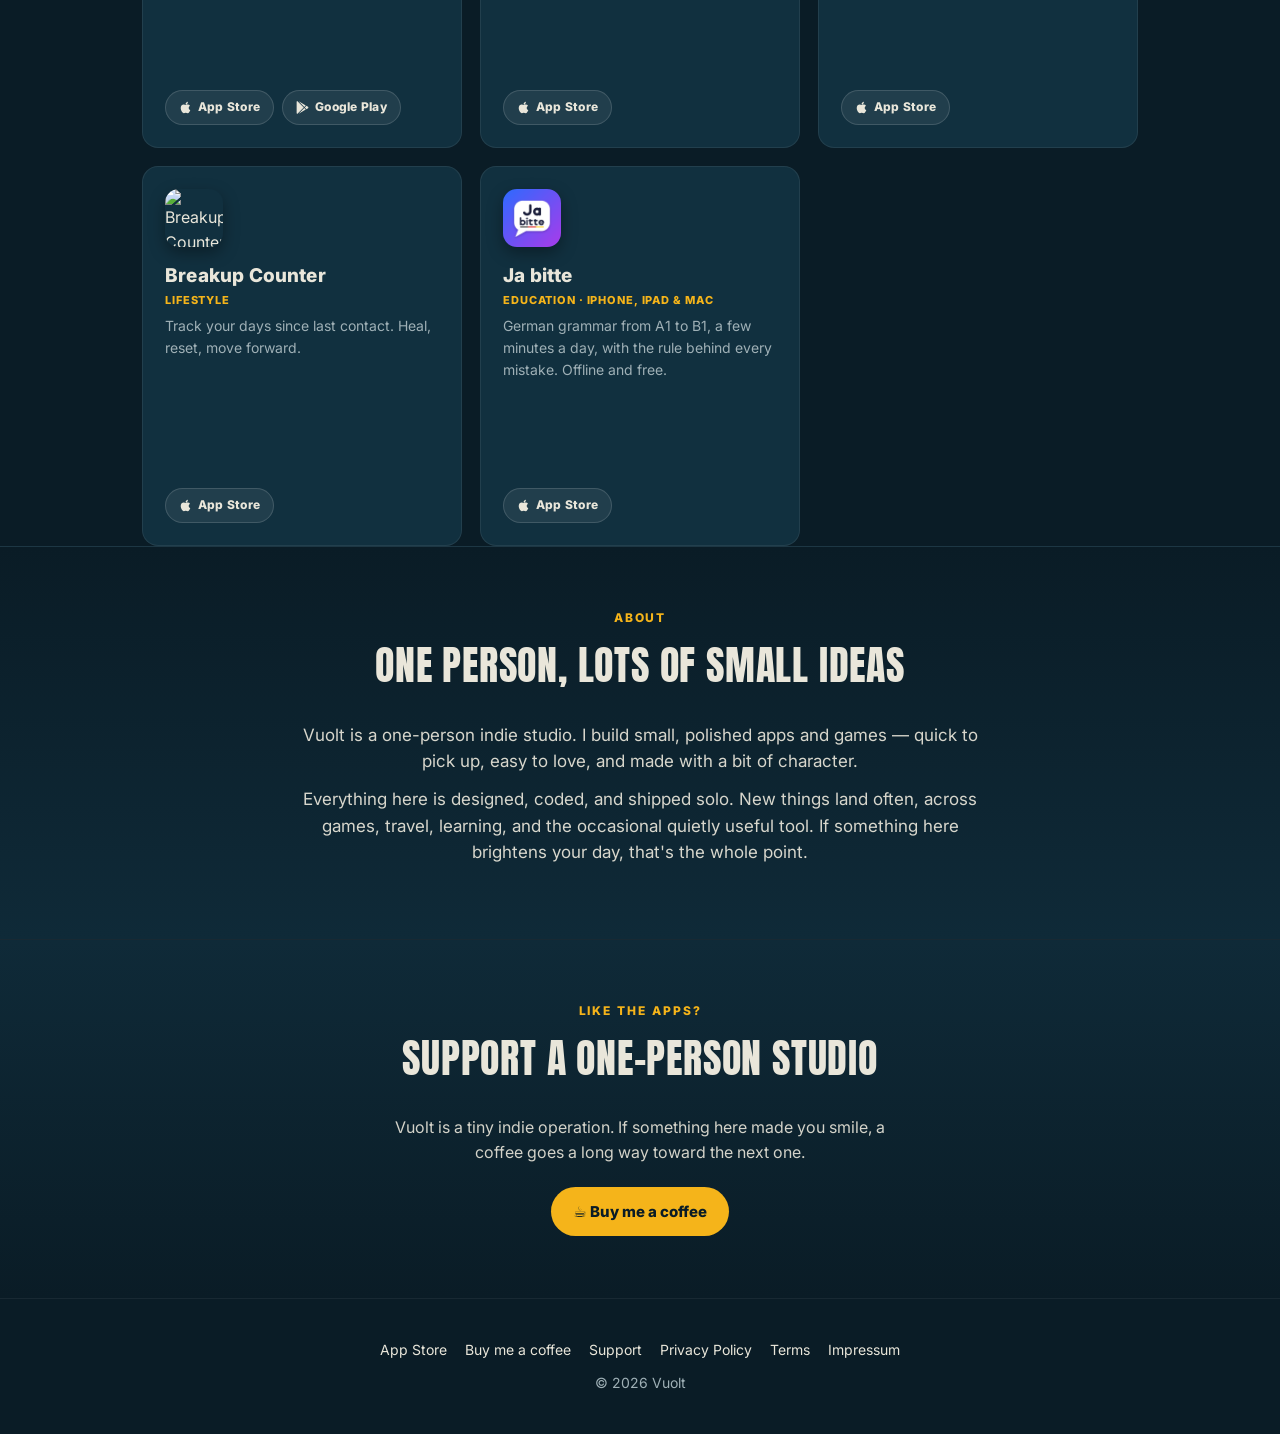
==== commit 258114ee: "Meal Metrics is out: App Store link and the PUMPKIN launch code on the home page Co-Authored-By: Cla" ====
--- a/index.html
+++ b/index.html
@@ -202,12 +202,13 @@
         </div>
       </div>
 
-      <div class="card upcoming" id="mealmetrics" data-platforms="iphone">
+      <div class="card" id="mealmetrics" data-platforms="iphone">
         <img class="icon" loading="lazy" alt="Meal Metrics icon" src="icons/mealmetrics.png">
         <h4>Meal Metrics</h4><div class="genre">Health &amp; Fitness &middot; iPhone</div>
-        <p>Say what you ate or photograph it. Real nutrition from a real database, no account.</p>
-        <div class="stores">
-          <span class="store soon">Coming soon</span>
+        <p>Snap, say or scan a meal: calories, macros and 19 vitamins &amp; minerals. Real nutrition from a real database, no account.</p>
+        <p class="link">Launch code <strong>PUMPKIN</strong>: your first year for &euro;9.99 instead of &euro;24.99, until Halloween (open the app &rarr; Redeem code).</p>
+        <div class="stores">
+          <a class="store" href="https://apps.apple.com/app/id6811470547" target="_blank" rel="noopener"><svg width="13" height="13" viewBox="0 0 384 512" fill="currentColor" aria-hidden="true"><path d="M318.7 268.7c-.2-36.7 16.4-64.4 50-84.8-18.8-26.9-47.2-41.7-84.7-44.6-35.5-2.8-74.3 20.7-88.5 20.7-15 0-49.4-19.7-76.4-19.7C63.3 141.2 4 184.8 4 273.5q0 39.3 14.4 81.2c12.8 36.7 59 126.7 107.2 125.2 25.2-.6 43-17.9 75.8-17.9 31.8 0 48.3 17.9 76.4 17.9 48.6-.7 90.4-82.5 102.6-119.3-65.2-30.7-61.7-90-61.7-91.9zm-56.6-164.2c27.3-32.4 24.8-61.9 24-72.5-24.1 1.4-52 16.4-67.9 34.9-17.5 19.8-27.8 44.3-25.6 71.9 26.1 2 49.9-11.4 69.5-34.3z"/></svg> App Store</a>
         </div>
       </div>
 
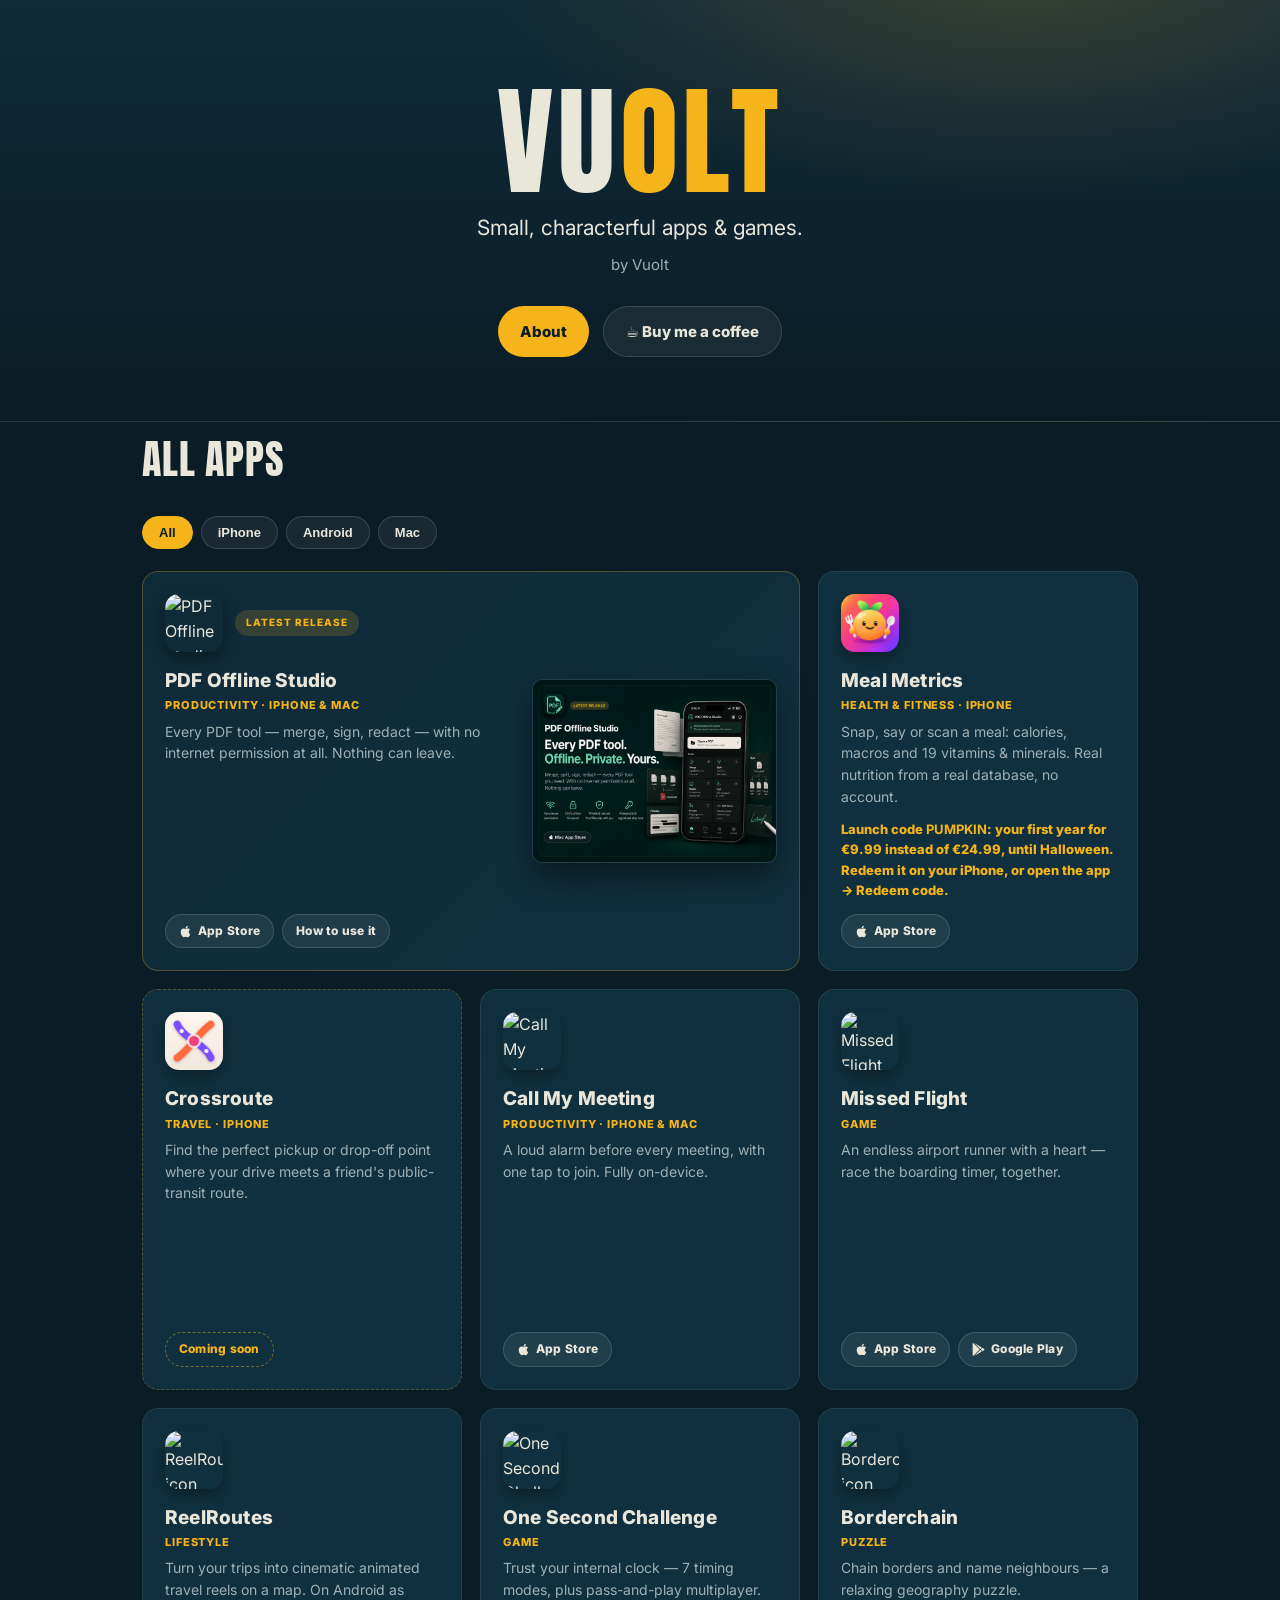
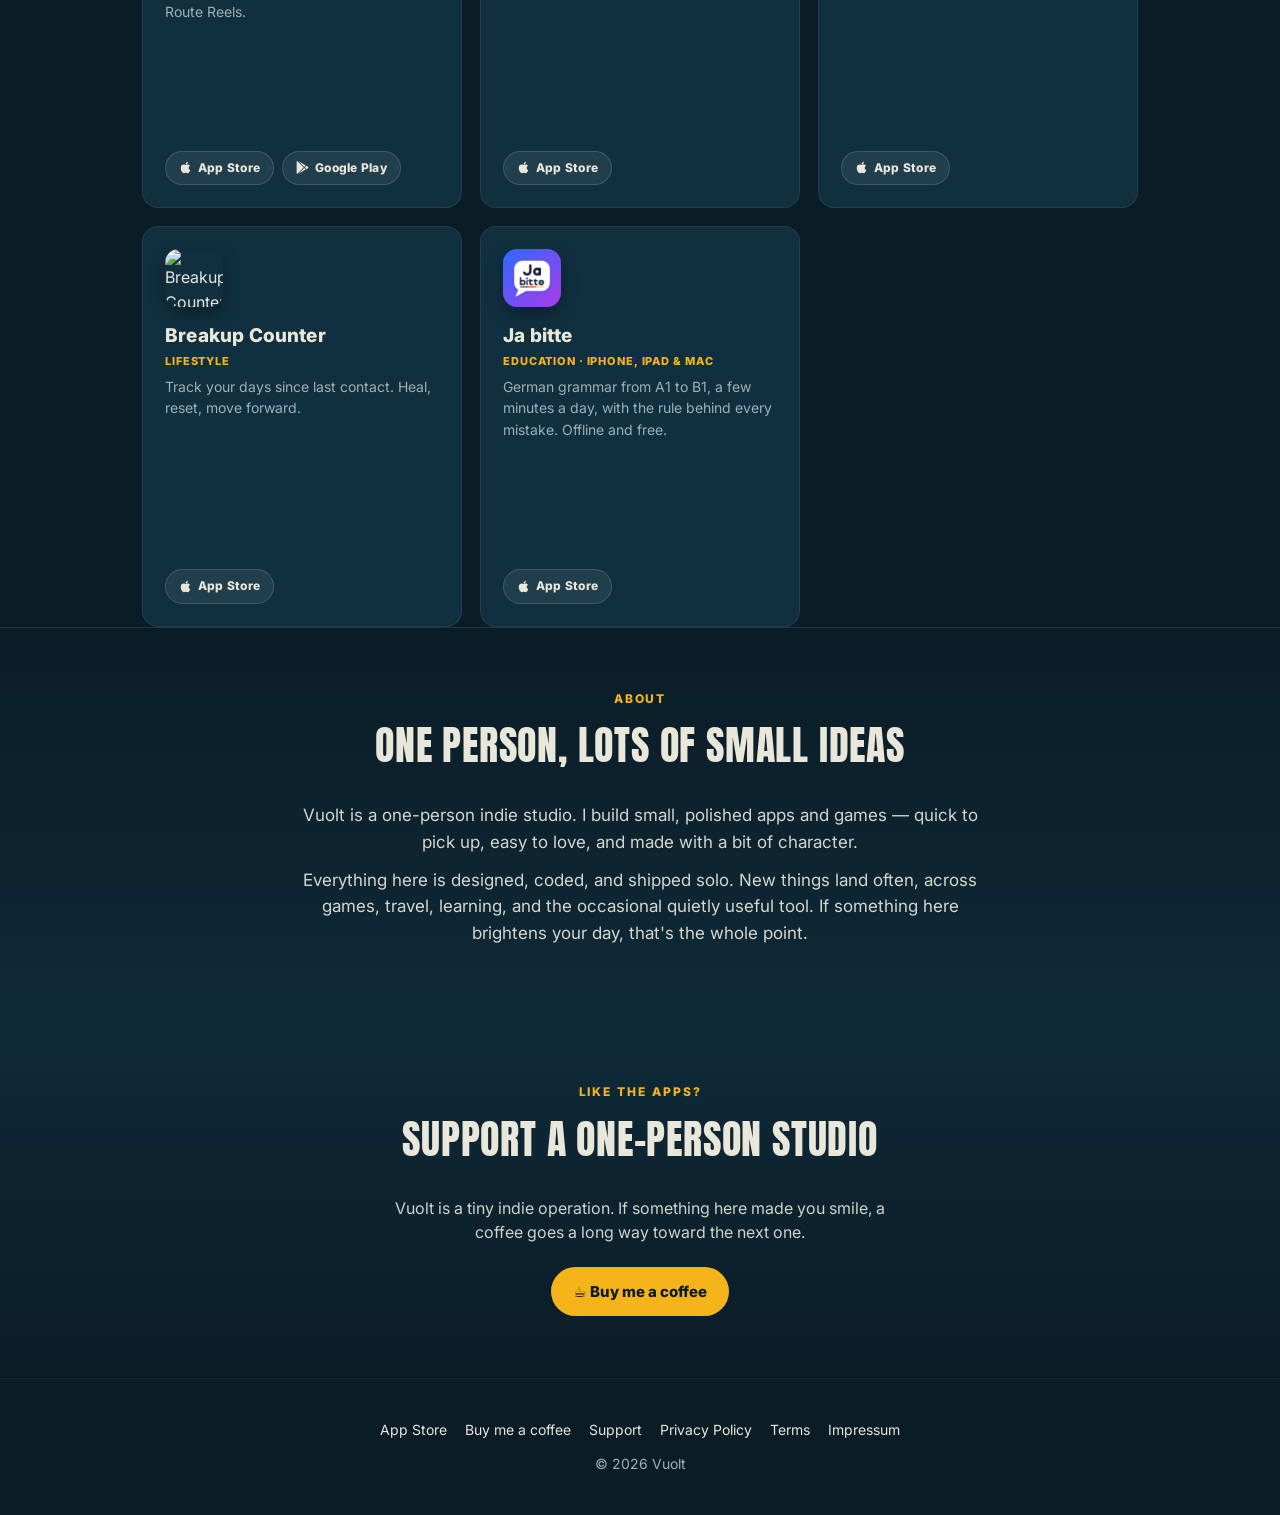
==== commit e73609a3: "Meal Metrics is out: the redeem link for PUMPKIN, a support paragraph, the name with a space Co-Auth" ====
--- a/index.html
+++ b/index.html
@@ -206,7 +206,7 @@
         <img class="icon" loading="lazy" alt="Meal Metrics icon" src="icons/mealmetrics.png">
         <h4>Meal Metrics</h4><div class="genre">Health &amp; Fitness &middot; iPhone</div>
         <p>Snap, say or scan a meal: calories, macros and 19 vitamins &amp; minerals. Real nutrition from a real database, no account.</p>
-        <p class="link">Launch code <strong>PUMPKIN</strong>: your first year for &euro;9.99 instead of &euro;24.99, until Halloween (open the app &rarr; Redeem code).</p>
+        <p class="link">Launch code <strong>PUMPKIN</strong>: your first year for &euro;9.99 instead of &euro;24.99, until Halloween. <a href="https://apps.apple.com/redeem?ctx=offercodes&amp;id=6811470547&amp;code=PUMPKIN">Redeem it on your iPhone</a>, or open the app &rarr; Redeem code.</p>
         <div class="stores">
           <a class="store" href="https://apps.apple.com/app/id6811470547" target="_blank" rel="noopener"><svg width="13" height="13" viewBox="0 0 384 512" fill="currentColor" aria-hidden="true"><path d="M318.7 268.7c-.2-36.7 16.4-64.4 50-84.8-18.8-26.9-47.2-41.7-84.7-44.6-35.5-2.8-74.3 20.7-88.5 20.7-15 0-49.4-19.7-76.4-19.7C63.3 141.2 4 184.8 4 273.5q0 39.3 14.4 81.2c12.8 36.7 59 126.7 107.2 125.2 25.2-.6 43-17.9 75.8-17.9 31.8 0 48.3 17.9 76.4 17.9 48.6-.7 90.4-82.5 102.6-119.3-65.2-30.7-61.7-90-61.7-91.9zm-56.6-164.2c27.3-32.4 24.8-61.9 24-72.5-24.1 1.4-52 16.4-67.9 34.9-17.5 19.8-27.8 44.3-25.6 71.9 26.1 2 49.9-11.4 69.5-34.3z"/></svg> App Store</a>
         </div>
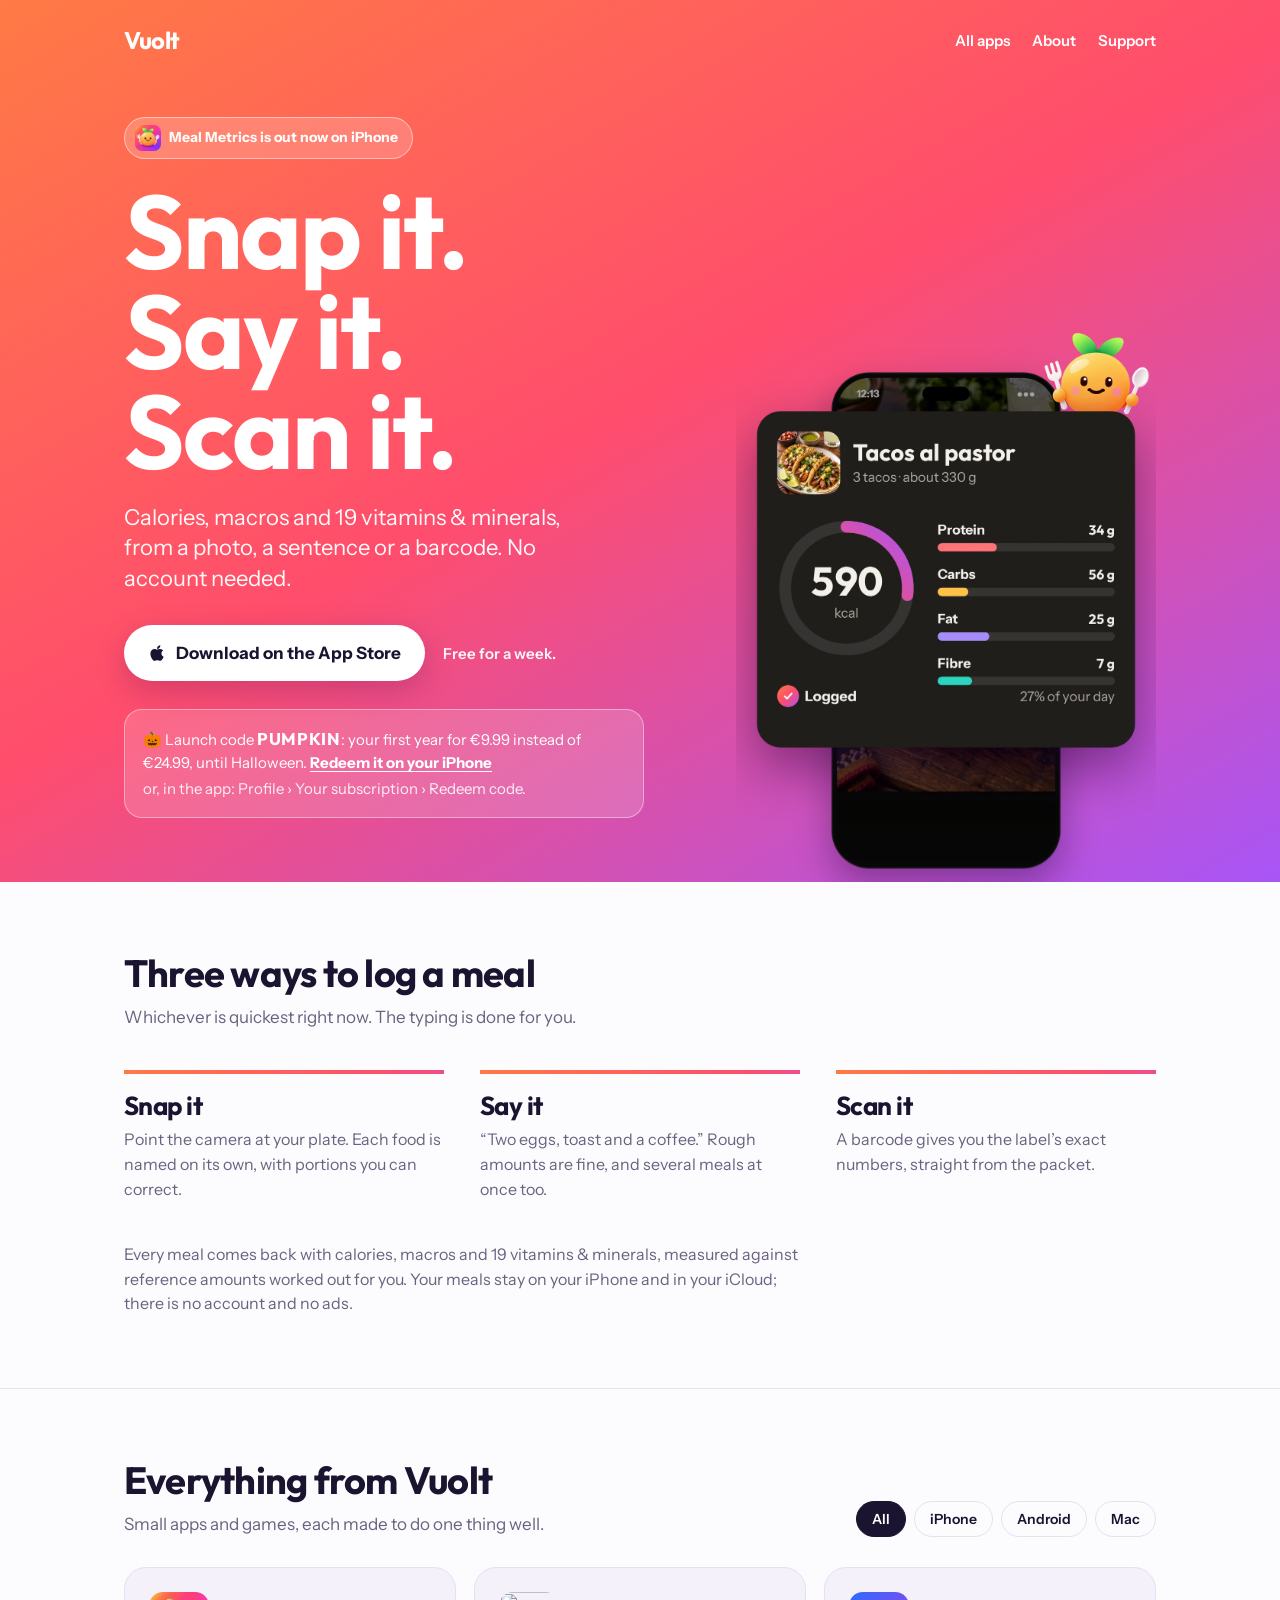
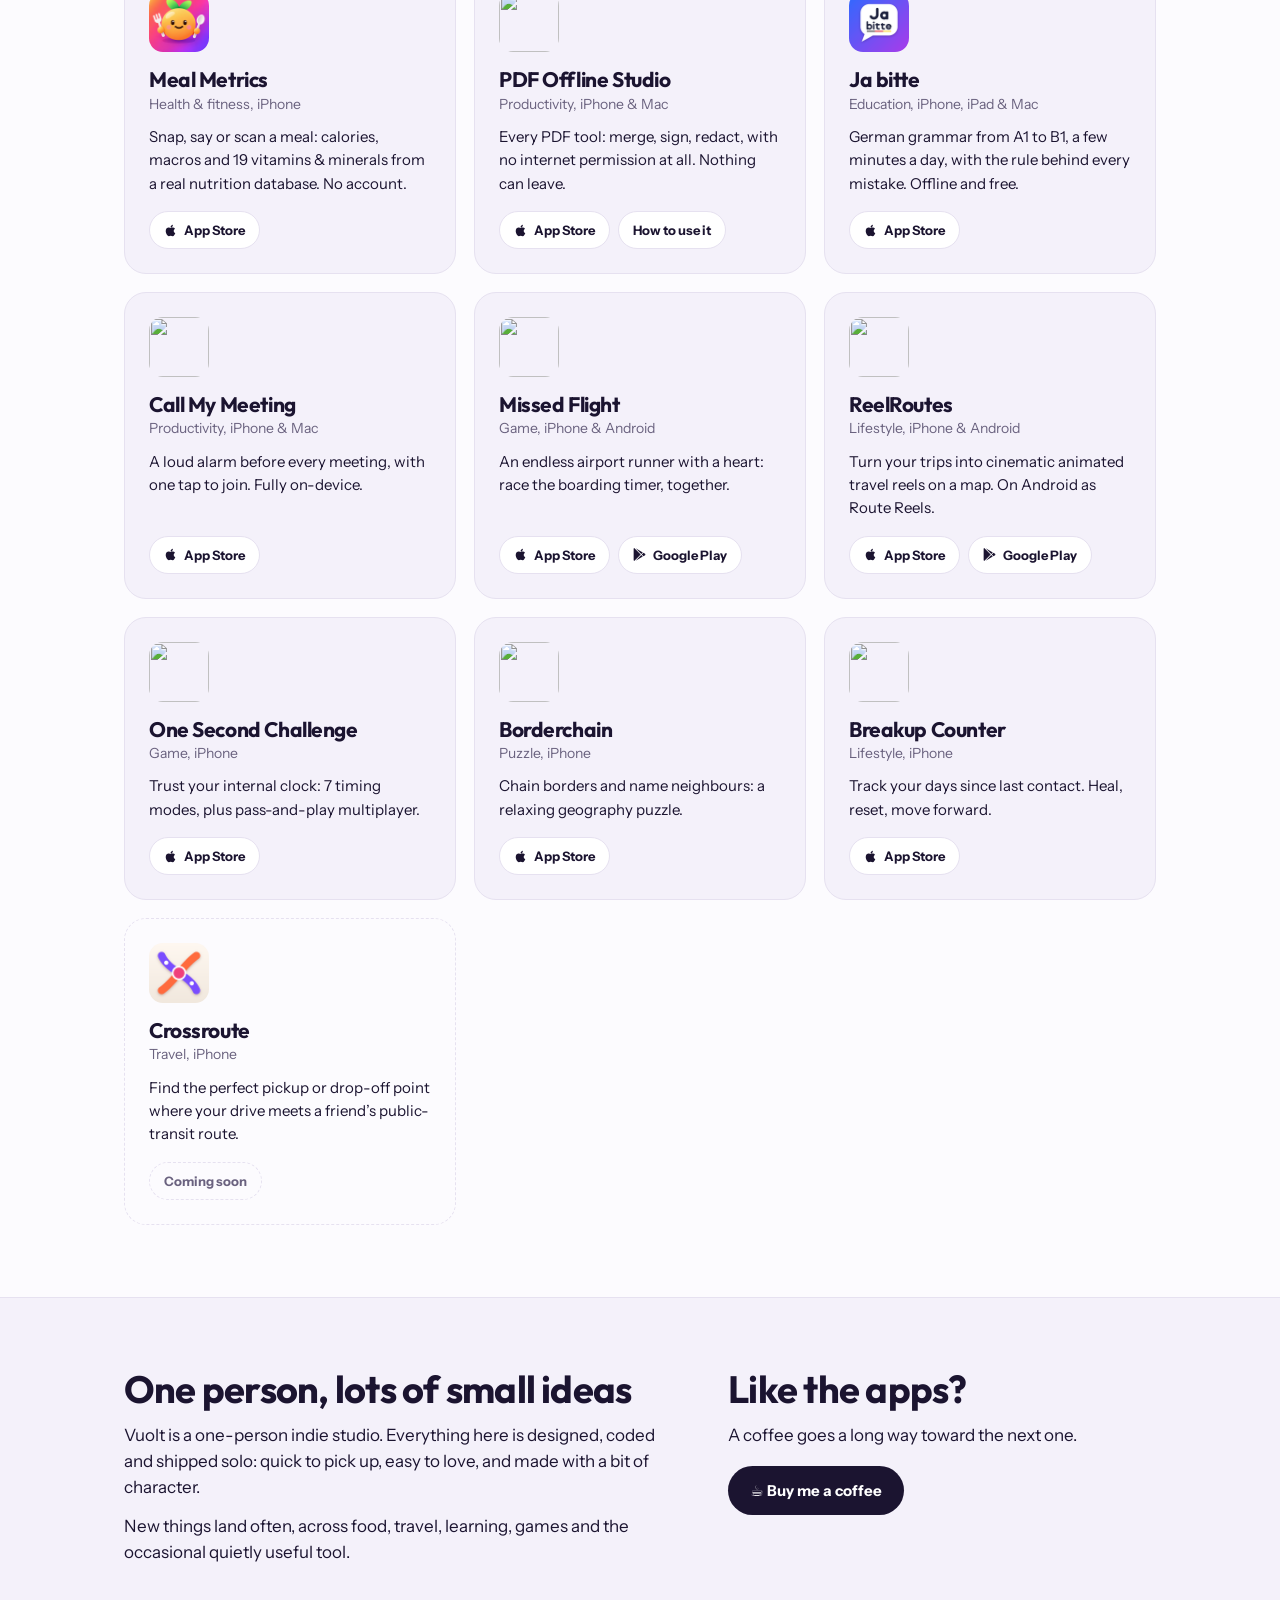
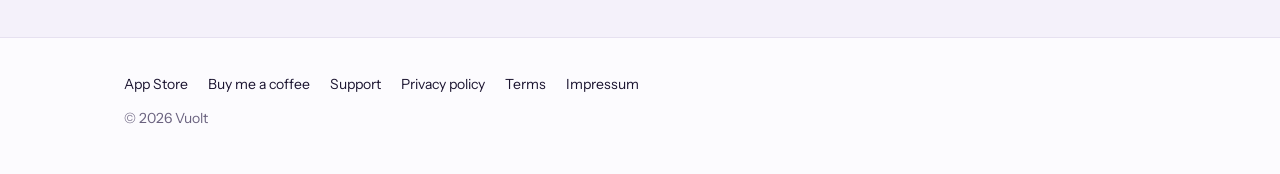
==== commit c6f1cf36: "Launch look: Meal Metrics as the hero, the app's own palette and type The front page opens on Meal M" ====
--- a/index.html
+++ b/index.html
@@ -3,321 +3,336 @@
 <head>
 <meta charset="UTF-8">
 <meta name="viewport" content="width=device-width, initial-scale=1.0">
-<title>Vuolt — Apps & Games</title>
-<meta name="description" content="Vuolt builds small, characterful apps and games for iOS and Android">
-<meta property="og:title" content="Vuolt — Apps & Games">
-<meta property="og:description" content="Small, characterful apps and games for iOS and Android. Missed Flight, ReelRoutes (Route Reels on Android), Call My Meeting, PDF Offline Studio, Meal Metrics, Crossroute, and more.">
+<title>Vuolt — Meal Metrics, and other small apps for iPhone</title>
+<meta name="description" content="Meal Metrics is out now on iPhone: snap, say or scan a meal for calories, macros and 19 vitamins & minerals. Plus the other small apps and games from Vuolt.">
+<meta property="og:title" content="Meal Metrics is out now on iPhone">
+<meta property="og:description" content="Snap it, say it or scan it: calories, macros and 19 vitamins & minerals from a photo, a sentence or a barcode. No account needed. Launch code PUMPKIN: first year €9.99 until Halloween.">
 <meta property="og:type" content="website">
+<meta property="og:url" content="https://vuolt.github.io/">
+<meta property="og:image" content="https://vuolt.github.io/images/mealmetrics-hero.jpg">
+<meta name="twitter:card" content="summary_large_image">
+<meta name="theme-color" content="#FF7A45">
+<link rel="icon" href="icons/mealmetrics.png">
 <link rel="preconnect" href="https://fonts.googleapis.com">
 <link rel="preconnect" href="https://fonts.gstatic.com" crossorigin>
-<link href="https://fonts.googleapis.com/css2?family=Anton&family=Inter:wght@400;600;800&display=swap" rel="stylesheet">
+<link href="https://fonts.googleapis.com/css2?family=Outfit:wght@700&family=Instrument+Sans:wght@400;600;700&display=swap" rel="stylesheet">
 <style>
+  /* Meal Metrics' own look: its gradient for the one loud thing on the page,
+     a quiet, near-white page for everything else. Outfit for headings,
+     Instrument Sans for the rest, the pair the app uses. */
   :root{
-    --navy:#0a1c26; --navy2:#0f2a38; --cream:#e9e6da; --amber:#f5b41a;
-    --amber-d:#d8951a; --ink:#0a1c26; --muted:#9fb0b6; --card:#11303f;
+    --paper:#FCFBFE; --ink:#1B1430; --muted:#6A627F; --surface:#F4F1FA; --line:#E6E1F0;
+    --berry:#D12B52; --orange:#FF7A45; --violet:#A855F7;
+    --hero:linear-gradient(150deg,#FF7A45 0%,#FF4D6D 48%,#A855F7 100%);
   }
   *{box-sizing:border-box;margin:0;padding:0}
   html{scroll-behavior:smooth}
   body{
-    font-family:'Inter',system-ui,-apple-system,Segoe UI,Roboto,sans-serif;
-    background:var(--navy); color:var(--cream); line-height:1.55;
+    font-family:'Instrument Sans',system-ui,-apple-system,Segoe UI,Roboto,sans-serif;
+    background:var(--paper); color:var(--ink); line-height:1.55; font-size:17px;
     -webkit-font-smoothing:antialiased;
   }
-  a{color:inherit; text-decoration:none}
-  .wrap{max-width:1040px; margin:0 auto; padding:0 22px}
-
-  /* ── Hero ─────────────────────────────────────────── */
-  header.hero{
-    background:
-      radial-gradient(900px 400px at 80% -10%, rgba(245,180,26,.18), transparent 60%),
-      linear-gradient(180deg, var(--navy2), var(--navy));
-    padding:84px 0 64px; text-align:center; border-bottom:1px solid rgba(255,255,255,.06);
-  }
-  .brand{
-    font-family:'Anton',sans-serif; letter-spacing:.04em; line-height:.95;
-    font-size:clamp(56px, 12vw, 120px); text-transform:uppercase;
-  }
-  .brand span{color:var(--amber)}
-  .tag{margin-top:14px; font-size:clamp(16px,2.6vw,21px); color:var(--cream)}
-  .sub{margin-top:8px; color:var(--muted); font-size:15px}
-  .hero-actions{margin-top:30px; display:flex; gap:14px; justify-content:center; flex-wrap:wrap}
-  .btn{
-    display:inline-flex; align-items:center; gap:8px; padding:13px 22px; border-radius:999px;
-    font-weight:800; font-size:15px; transition:transform .12s ease, background .2s ease;
-  }
-  .btn:active{transform:translateY(1px)}
-  .btn-amber{background:var(--amber); color:var(--ink)}
-  .btn-amber:hover{background:var(--amber-d)}
-  .btn-ghost{background:rgba(255,255,255,.06); color:var(--cream); border:1px solid rgba(255,255,255,.14)}
-  .btn-ghost:hover{background:rgba(255,255,255,.12)}
+  a{color:var(--berry); text-decoration:none}
+  a:hover{text-decoration:underline}
+  :focus-visible{outline:3px solid var(--ink); outline-offset:3px; border-radius:4px}
+  .wrap{max-width:1080px; margin:0 auto; padding:0 24px}
+  h1,h2,h3{font-family:'Outfit',sans-serif; font-weight:700; letter-spacing:-.02em; line-height:1.05}
+  h2{font-size:clamp(28px,4vw,38px)}
+  .lede{color:var(--muted); max-width:58ch; margin-top:10px}
+
+  /* ── The hero: Meal Metrics ───────────────────────── */
+  .hero{background:var(--hero); color:#fff; overflow:hidden}
+  .hero a{color:#fff}
+  .hero :focus-visible{outline-color:#fff}
+  nav{display:flex; align-items:center; justify-content:space-between; gap:18px; padding:22px 0; flex-wrap:wrap}
+  .brand{font-family:'Outfit',sans-serif; font-weight:700; font-size:24px; letter-spacing:-.02em}
+  .menu{display:flex; gap:22px; flex-wrap:wrap; font-weight:600; font-size:15px}
+  .hero-grid{display:grid; grid-template-columns:1fr 420px; gap:40px; align-items:center; padding:36px 0 0}
+  .hero-text{padding-bottom:64px}
+  .out{display:inline-flex; align-items:center; gap:8px; padding:7px 14px 7px 10px; border-radius:999px;
+    background:rgba(255,255,255,.18); border:1px solid rgba(255,255,255,.5); font-weight:700; font-size:14px}
+  .out img{width:26px; height:26px; border-radius:7px}
+  h1{font-size:clamp(54px,8.5vw,104px); line-height:.96; margin-top:22px}
+  h1 span{display:block}
+  .hero p.what{font-size:clamp(18px,2.2vw,22px); line-height:1.4; max-width:30ch; margin-top:22px; opacity:.97}
+  .cta-row{display:flex; align-items:center; gap:18px; flex-wrap:wrap; margin-top:30px}
+  .cta{display:inline-flex; align-items:center; gap:10px; padding:15px 24px; border-radius:999px;
+    background:#fff; color:var(--ink) !important; font-weight:700; font-size:17px;
+    box-shadow:0 10px 30px rgba(60,0,80,.22); transition:transform .12s ease}
+  .cta:hover{text-decoration:none; transform:translateY(-1px)}
+  .cta:active{transform:translateY(1px)}
+  .cta svg{width:18px; height:18px}
+  .free{font-weight:600; font-size:15px; opacity:.95}
+  .offer{margin-top:28px; padding:16px 18px; border-radius:18px; max-width:52ch;
+    background:rgba(255,255,255,.16); border:1px solid rgba(255,255,255,.42); font-size:15px; line-height:1.5}
+  .offer strong{font-family:'Outfit',sans-serif; font-size:17px; letter-spacing:.04em}
+  .offer a{text-decoration:underline; text-underline-offset:3px; font-weight:700}
+  .offer .path{display:block; margin-top:4px; opacity:.9}
+  .hero-shot{align-self:end; justify-self:center; width:100%; max-width:420px; margin-bottom:-6%}
+  .hero-shot img{display:block; width:100%; height:auto}
+  @media(prefers-reduced-motion:no-preference){
+    .hero-shot{animation:rise .9s cubic-bezier(.2,.7,.2,1) both}
+    @keyframes rise{from{opacity:0; transform:translateY(40px)} to{opacity:1; transform:none}}
+  }
 
   /* ── Sections ─────────────────────────────────────── */
-  section{padding:62px 0; scroll-margin-top:24px}
-  .eyebrow{color:var(--amber); font-weight:800; letter-spacing:.16em; text-transform:uppercase; font-size:12px}
-  h2{font-family:'Anton',sans-serif; font-weight:400; letter-spacing:.02em; text-transform:uppercase;
-     font-size:clamp(28px,5vw,40px); margin:6px 0 26px}
-
-
-  /* grid */
-  .grid{display:grid; grid-template-columns:repeat(auto-fill,minmax(240px,1fr));
-    gap:18px; grid-auto-rows:1fr}
-  .card{
-    background:var(--card); border:1px solid rgba(255,255,255,.07); border-radius:16px;
-    padding:22px; transition:transform .14s ease, border-color .2s ease, background .2s ease;
-    display:flex; flex-direction:column; min-height:180px;
-  }
-  .card:hover{transform:translateY(-3px); border-color:rgba(245,180,26,.4); background:#143a4c}
-  .card .icon{width:58px; height:58px; border-radius:14px; margin-bottom:14px;
-    box-shadow:0 6px 16px rgba(0,0,0,.35)}
-  .card h4{font-size:19px; font-weight:800; letter-spacing:.01em}
-  .card .genre{color:var(--amber); font-size:11px; font-weight:800; letter-spacing:.08em; text-transform:uppercase; margin-top:2px}
-  .card p{color:var(--muted); font-size:14px; margin-top:6px; flex:1}
-  /* The latest release, living in the grid rather than in a section of its
-     own: two columns wide, screenshot alongside.
-
-     Its height is deliberately NOT set here. The body carries exactly the same
-     elements as an ordinary card — icon, title, genre, one short blurb, store
-     button — so it comes out the same height as its neighbours on its own. The
-     screenshot then stretches to whatever that height is and crops, instead of
-     being the thing that decides it. Lengthen the blurb and the card grows
-     again, which is the honest failure mode: the copy is the constraint. */
-  .card.lead{grid-column:span 2; flex-direction:row; gap:24px; align-items:stretch;
-    background:linear-gradient(135deg, var(--navy2), var(--card));
-    border-color:rgba(245,180,26,.28)}
-  .card.lead .body{flex:1; display:flex; flex-direction:column; min-width:0}
-  .card.lead .top{display:flex; align-items:center; gap:12px; margin-bottom:14px}
-  .card.lead .top .icon{margin-bottom:0}
-  .card.lead .pill{background:rgba(245,180,26,.16); color:var(--amber); font-weight:800;
-    font-size:10px; letter-spacing:.1em; padding:5px 11px; border-radius:999px;
-    text-transform:uppercase; white-space:nowrap}
-  /* The poster is shown whole, never cropped. The wrapper stretches to the card
-     and stays invisible; the image is absolutely positioned with auto width and
-     height and `margin:auto`, which centres it and scales it down to fit while
-     keeping its own aspect. Because its box then matches the picture exactly,
-     the radius and shadow land on the artwork rather than on empty space — and
-     because it is out of flow, it still contributes nothing to the height. */
-  .card.lead .shotwrap{width:40%; max-width:280px; align-self:stretch; position:relative}
-  .card.lead .shotwrap img{position:absolute; inset:0; margin:auto; display:block;
-    width:auto; height:auto; max-width:100%; max-height:100%;
-    border-radius:10px; box-shadow:0 14px 34px rgba(0,0,0,.45);
-    border:1px solid rgba(255,255,255,.08)}
-  .card .link{margin-top:12px; color:var(--amber); font-weight:800; font-size:13px}
-
-  /* platform filter */
-  .filters{display:flex; gap:8px; flex-wrap:wrap; margin-bottom:22px}
-  .filter{
-    padding:8px 16px; border-radius:999px; font-size:13px; font-weight:800; cursor:pointer;
-    background:rgba(255,255,255,.06); border:1px solid rgba(255,255,255,.14); color:var(--cream);
-    transition:background .15s ease, border-color .15s ease, color .15s ease;
-  }
-  .filter:hover{border-color:rgba(245,180,26,.5)}
-  .filter.active{background:var(--amber); border-color:var(--amber); color:var(--ink)}
+  section{padding:72px 0; scroll-margin-top:16px}
+  .ways{border-bottom:1px solid var(--line)}
+  .ways-grid{display:grid; grid-template-columns:repeat(3,1fr); gap:36px; margin-top:40px}
+  .way{padding-top:18px; border-top:4px solid; border-image:var(--hero) 1}
+  .way h3{font-size:26px}
+  .way p{color:var(--muted); margin-top:8px; font-size:16px}
+  .ways .all{margin-top:40px; max-width:62ch; font-size:16px; color:var(--muted)}
+
+  /* ── The other apps ───────────────────────────────── */
+  .apps-head{display:flex; align-items:end; justify-content:space-between; gap:20px; flex-wrap:wrap}
+  .filters{display:flex; gap:8px; flex-wrap:wrap}
+  .filter{padding:8px 15px; border-radius:999px; font:600 14px 'Instrument Sans',sans-serif; cursor:pointer;
+    background:transparent; border:1px solid var(--line); color:var(--ink);
+    transition:background .15s ease, border-color .15s ease, color .15s ease}
+  .filter:hover{border-color:var(--ink)}
+  .filter.active{background:var(--ink); border-color:var(--ink); color:#fff}
+  .grid{display:grid; grid-template-columns:repeat(auto-fill,minmax(250px,1fr)); gap:18px; margin-top:30px}
+  .card{background:var(--surface); border:1px solid var(--line); border-radius:22px; padding:24px;
+    display:flex; flex-direction:column; min-height:220px}
   .card.hidden{display:none}
-
-  /* store badges */
-  .stores{display:flex; gap:8px; flex-wrap:wrap; margin-top:14px}
-  .store{
-    display:inline-flex; align-items:center; gap:6px; padding:7px 13px; border-radius:999px;
-    font-size:12px; font-weight:800; letter-spacing:.02em;
-    background:rgba(255,255,255,.07); border:1px solid rgba(255,255,255,.14); color:var(--cream);
-    transition:background .15s ease, border-color .15s ease, color .15s ease;
-  }
-  .store:hover{background:var(--amber); border-color:var(--amber); color:var(--ink)}
-  .store.soon{
-    background:transparent; border-style:dashed; border-color:rgba(245,180,26,.45);
-    color:var(--amber); cursor:default;
-  }
-  .store.soon:hover{background:transparent; border-color:rgba(245,180,26,.45); color:var(--amber)}
-  .card.upcoming{border-color:rgba(245,180,26,.28); border-style:dashed}
-  .card.upcoming:hover{border-color:rgba(245,180,26,.55)}
-
-  /* about */
-  .about{text-align:center; background:linear-gradient(180deg,var(--navy),var(--navy2));
-    border-top:1px solid rgba(255,255,255,.06)}
-  .about .body{max-width:62ch; margin:0 auto; color:var(--cream); opacity:.92; font-size:17px}
-  .about .body p{margin:12px 0}
-
-  /* support */
-  .support{text-align:center; background:linear-gradient(180deg, var(--navy2), var(--navy));
-    border-top:1px solid rgba(255,255,255,.06)}
-  .support p{max-width:54ch; margin:6px auto 22px; color:var(--cream); opacity:.9}
-
-  footer{padding:40px 0; text-align:center; color:var(--muted); font-size:14px;
-    border-top:1px solid rgba(255,255,255,.06)}
-  footer a{color:var(--cream)}
-  footer a:hover{color:var(--amber)}
-  .foot-links{display:flex; gap:18px; justify-content:center; flex-wrap:wrap; margin-bottom:12px}
-
-  @media(max-width:720px){
-    /* One column, and the lead card is much taller than the rest because the
-       screenshot sits under its text. Equal rows here would drag all seven
-       other cards to that height, so let them be themselves. */
-    .grid{grid-auto-rows:auto}
-    .card.lead{grid-column:span 1; flex-direction:column; gap:0}
-    .card.lead .shotwrap{width:100%; max-width:none; height:200px; margin-top:16px}
+  .card .icon{width:60px; height:60px; border-radius:14px; margin-bottom:16px}
+  .card h3{font-size:21px}
+  .card .genre{color:var(--muted); font-size:14px; margin-top:3px}
+  .card p{font-size:15px; margin-top:10px; flex:1}
+  .stores{display:flex; gap:8px; flex-wrap:wrap; margin-top:16px}
+  .store{display:inline-flex; align-items:center; gap:7px; padding:8px 14px; border-radius:999px;
+    font-size:13px; font-weight:700; color:var(--ink); background:#fff; border:1px solid var(--line);
+    transition:background .15s ease, color .15s ease, border-color .15s ease}
+  .store:hover{background:var(--ink); border-color:var(--ink); color:#fff; text-decoration:none}
+  .store svg{width:13px; height:13px}
+  .store.soon{background:transparent; border-style:dashed; color:var(--muted); cursor:default}
+  .store.soon:hover{background:transparent; border-color:var(--line); color:var(--muted)}
+  .card.upcoming{border-style:dashed; background:transparent}
+
+  /* ── About and support ────────────────────────────── */
+  .about{background:var(--surface); border-top:1px solid var(--line); border-bottom:1px solid var(--line)}
+  .about-grid{display:grid; grid-template-columns:1.3fr 1fr; gap:48px; align-items:start}
+  .about p{margin-top:12px; max-width:56ch}
+  .about .coffee{display:inline-flex; align-items:center; gap:8px; margin-top:18px; padding:13px 22px; border-radius:999px;
+    background:var(--ink); color:#fff; font-weight:700; font-size:15px}
+  .about .coffee:hover{text-decoration:none; background:#2a2145}
+
+  footer{padding:36px 0 44px; color:var(--muted); font-size:14px}
+  .foot-links{display:flex; gap:20px; flex-wrap:wrap; margin-bottom:12px}
+  footer a{color:var(--ink)}
+
+  @media(max-width:860px){
+    .hero-grid{grid-template-columns:1fr; gap:10px}
+    .hero-text{padding-bottom:28px}
+    .hero-shot{max-width:340px; margin-bottom:-8%}
+    .ways-grid{grid-template-columns:1fr; gap:26px}
+    .about-grid{grid-template-columns:1fr; gap:32px}
+  }
+  @media(max-width:480px){
+    .wrap{padding:0 18px}
+    section{padding:56px 0}
+    .menu{gap:16px; font-size:14px}
   }
 </style>
 </head>
 <body>
 
+<svg width="0" height="0" style="position:absolute" aria-hidden="true">
+  <symbol id="apple" viewBox="0 0 384 512"><path fill="currentColor" d="M318.7 268.7c-.2-36.7 16.4-64.4 50-84.8-18.8-26.9-47.2-41.7-84.7-44.6-35.5-2.8-74.3 20.7-88.5 20.7-15 0-49.4-19.7-76.4-19.7C63.3 141.2 4 184.8 4 273.5q0 39.3 14.4 81.2c12.8 36.7 59 126.7 107.2 125.2 25.2-.6 43-17.9 75.8-17.9 31.8 0 48.3 17.9 76.4 17.9 48.6-.7 90.4-82.5 102.6-119.3-65.2-30.7-61.7-90-61.7-91.9zm-56.6-164.2c27.3-32.4 24.8-61.9 24-72.5-24.1 1.4-52 16.4-67.9 34.9-17.5 19.8-27.8 44.3-25.6 71.9 26.1 2 49.9-11.4 69.5-34.3z"/></symbol>
+  <symbol id="play" viewBox="0 0 512 512"><path fill="currentColor" d="M325.3 234.3 104.6 13l280.8 161.2-60.1 60.1zM47 0C34 6.8 25.3 19.2 25.3 35.3v441.3c0 16.1 8.7 28.5 21.7 35.3l256.6-256L47 0zm425.2 225.6-58.9-34.1-65.7 64.5 65.7 64.5 60.1-34.1c18-14.3 18-46.5-1.2-60.8zM104.6 499l280.8-161.2-60.1-60.1L104.6 499z"/></symbol>
+</svg>
+
   <header class="hero">
     <div class="wrap">
-      <div class="brand">VU<span>OLT</span></div>
-      <p class="tag">Small, characterful apps &amp; games.</p>
-      <p class="sub">by Vuolt</p>
-      <div class="hero-actions">
-        <a class="btn btn-amber" href="#about">About</a>
-        <a class="btn btn-ghost" href="https://buymeacoffee.com/vuolt" target="_blank" rel="noopener">☕ Buy me a coffee</a>
+      <nav aria-label="Site">
+        <a class="brand" href="/">Vuolt</a>
+        <div class="menu">
+          <a href="#apps">All apps</a>
+          <a href="#about">About</a>
+          <a href="support.html">Support</a>
+        </div>
+      </nav>
+      <div class="hero-grid">
+        <div class="hero-text">
+          <span class="out"><img src="icons/mealmetrics.png" alt="">Meal Metrics is out now on iPhone</span>
+          <h1><span>Snap it.</span><span>Say it.</span><span>Scan it.</span></h1>
+          <p class="what">Calories, macros and 19 vitamins &amp; minerals, from a photo, a sentence or a barcode. No account needed.</p>
+          <div class="cta-row">
+            <a class="cta" href="https://apps.apple.com/app/id6811470547" target="_blank" rel="noopener"><svg aria-hidden="true"><use href="#apple"/></svg>Download on the App Store</a>
+            <span class="free">Free for a week.</span>
+          </div>
+          <div class="offer">
+            🎃 Launch code <strong>PUMPKIN</strong>: your first year for &euro;9.99 instead of &euro;24.99, until Halloween.
+            <a href="https://apps.apple.com/redeem?ctx=offercodes&amp;id=6811470547&amp;code=PUMPKIN">Redeem it on your iPhone</a>
+            <span class="path">or, in the app: Profile &rsaquo; Your subscription &rsaquo; Redeem code.</span>
+          </div>
+        </div>
+        <div class="hero-shot">
+          <img src="images/mealmetrics-phone.webp" width="1100" height="1503" fetchpriority="high"
+               alt="Meal Metrics on an iPhone: a photo of three tacos al pastor, logged as 590 kcal with protein, carbs, fat and fibre, and Pip the orange peeking over the card.">
+        </div>
       </div>
     </div>
   </header>
 
-  <!-- All apps -->
-  <section class="wrap" id="apps">
-    <h2>All apps</h2>
-    <div class="filters" id="filters">
-      <button class="filter active" data-platform="all">All</button>
-      <button class="filter" data-platform="iphone">iPhone</button>
-      <button class="filter" data-platform="android">Android</button>
-      <button class="filter" data-platform="mac">Mac</button>
-    </div>
-    <div class="grid">
-
-      <div class="card lead" id="pdf-offline-studio" data-platforms="iphone mac">
-        <div class="body">
-          <div class="top">
-            <img class="icon" loading="lazy" alt="PDF Offline Studio icon" src="https://is1-ssl.mzstatic.com/image/thumb/Purple221/v4/a3/75/ce/a375ce12-316d-c7d0-5614-2b8a86ffbce1/AppIcon-0-0-85-220-0-5-0-2x.png/256x256bb.png">
-            <span class="pill">Latest release</span>
-          </div>
-          <h4>PDF Offline Studio</h4><div class="genre">Productivity &middot; iPhone &amp; Mac</div>
-          <p>Every PDF tool — merge, sign, redact — with no internet permission at all. Nothing can leave.</p>
-          <div class="stores">
-            <a class="store" href="https://apps.apple.com/app/id6805421343" target="_blank" rel="noopener"><svg width="13" height="13" viewBox="0 0 384 512" fill="currentColor" aria-hidden="true"><path d="M318.7 268.7c-.2-36.7 16.4-64.4 50-84.8-18.8-26.9-47.2-41.7-84.7-44.6-35.5-2.8-74.3 20.7-88.5 20.7-15 0-49.4-19.7-76.4-19.7C63.3 141.2 4 184.8 4 273.5q0 39.3 14.4 81.2c12.8 36.7 59 126.7 107.2 125.2 25.2-.6 43-17.9 75.8-17.9 31.8 0 48.3 17.9 76.4 17.9 48.6-.7 90.4-82.5 102.6-119.3-65.2-30.7-61.7-90-61.7-91.9zm-56.6-164.2c27.3-32.4 24.8-61.9 24-72.5-24.1 1.4-52 16.4-67.9 34.9-17.5 19.8-27.8 44.3-25.6 71.9 26.1 2 49.9-11.4 69.5-34.3z"/></svg> App Store</a>
+  <section class="ways" id="how">
+    <div class="wrap">
+      <h2>Three ways to log a meal</h2>
+      <p class="lede">Whichever is quickest right now. The typing is done for you.</p>
+      <div class="ways-grid">
+        <div class="way">
+          <h3>Snap it</h3>
+          <p>Point the camera at your plate. Each food is named on its own, with portions you can correct.</p>
+        </div>
+        <div class="way">
+          <h3>Say it</h3>
+          <p>&ldquo;Two eggs, toast and a coffee.&rdquo; Rough amounts are fine, and several meals at once too.</p>
+        </div>
+        <div class="way">
+          <h3>Scan it</h3>
+          <p>A barcode gives you the label&rsquo;s exact numbers, straight from the packet.</p>
+        </div>
+      </div>
+      <p class="all">Every meal comes back with calories, macros and 19 vitamins &amp; minerals, measured against reference amounts worked out for you. Your meals stay on your iPhone and in your iCloud; there is no account and no ads.</p>
+    </div>
+  </section>
+
+  <section id="apps">
+    <div class="wrap">
+      <div class="apps-head">
+        <div>
+          <h2>Everything from Vuolt</h2>
+          <p class="lede">Small apps and games, each made to do one thing well.</p>
+        </div>
+        <div class="filters" id="filters" role="group" aria-label="Filter by platform">
+          <button class="filter active" data-platform="all">All</button>
+          <button class="filter" data-platform="iphone">iPhone</button>
+          <button class="filter" data-platform="android">Android</button>
+          <button class="filter" data-platform="mac">Mac</button>
+        </div>
+      </div>
+      <div class="grid">
+
+        <div class="card" id="mealmetrics" data-platforms="iphone">
+          <img class="icon" loading="lazy" alt="" src="icons/mealmetrics.png">
+          <h3>Meal Metrics</h3><div class="genre">Health &amp; fitness, iPhone</div>
+          <p>Snap, say or scan a meal: calories, macros and 19 vitamins &amp; minerals from a real nutrition database. No account.</p>
+          <div class="stores">
+            <a class="store" href="https://apps.apple.com/app/id6811470547" target="_blank" rel="noopener"><svg aria-hidden="true"><use href="#apple"/></svg>App Store</a>
+          </div>
+        </div>
+
+        <div class="card" id="pdf-offline-studio" data-platforms="iphone mac">
+          <img class="icon" loading="lazy" alt="" src="https://is1-ssl.mzstatic.com/image/thumb/Purple221/v4/a3/75/ce/a375ce12-316d-c7d0-5614-2b8a86ffbce1/AppIcon-0-0-85-220-0-5-0-2x.png/256x256bb.png">
+          <h3>PDF Offline Studio</h3><div class="genre">Productivity, iPhone &amp; Mac</div>
+          <p>Every PDF tool: merge, sign, redact, with no internet permission at all. Nothing can leave.</p>
+          <div class="stores">
+            <a class="store" href="https://apps.apple.com/app/id6805421343" target="_blank" rel="noopener"><svg aria-hidden="true"><use href="#apple"/></svg>App Store</a>
             <a class="store" href="pdf-offline-studio/help.html">How to use it</a>
           </div>
         </div>
-        <div class="shotwrap">
-          <img src="images/about-mac.png" loading="lazy"
-               alt="PDF Offline Studio artwork: &ldquo;Every PDF tool. Offline. Private. Yours.&rdquo; &mdash; the app on iPhone beside merge, split, redact and signature examples, and four claims: no internet permission, 100% offline, private and secure, passwords and signatures stay local.">
-        </div>
-      </div>
-
-      <div class="card" id="mealmetrics" data-platforms="iphone">
-        <img class="icon" loading="lazy" alt="Meal Metrics icon" src="icons/mealmetrics.png">
-        <h4>Meal Metrics</h4><div class="genre">Health &amp; Fitness &middot; iPhone</div>
-        <p>Snap, say or scan a meal: calories, macros and 19 vitamins &amp; minerals. Real nutrition from a real database, no account.</p>
-        <p class="link">Launch code <strong>PUMPKIN</strong>: your first year for &euro;9.99 instead of &euro;24.99, until Halloween. <a href="https://apps.apple.com/redeem?ctx=offercodes&amp;id=6811470547&amp;code=PUMPKIN">Redeem it on your iPhone</a>, or open the app &rarr; Redeem code.</p>
-        <div class="stores">
-          <a class="store" href="https://apps.apple.com/app/id6811470547" target="_blank" rel="noopener"><svg width="13" height="13" viewBox="0 0 384 512" fill="currentColor" aria-hidden="true"><path d="M318.7 268.7c-.2-36.7 16.4-64.4 50-84.8-18.8-26.9-47.2-41.7-84.7-44.6-35.5-2.8-74.3 20.7-88.5 20.7-15 0-49.4-19.7-76.4-19.7C63.3 141.2 4 184.8 4 273.5q0 39.3 14.4 81.2c12.8 36.7 59 126.7 107.2 125.2 25.2-.6 43-17.9 75.8-17.9 31.8 0 48.3 17.9 76.4 17.9 48.6-.7 90.4-82.5 102.6-119.3-65.2-30.7-61.7-90-61.7-91.9zm-56.6-164.2c27.3-32.4 24.8-61.9 24-72.5-24.1 1.4-52 16.4-67.9 34.9-17.5 19.8-27.8 44.3-25.6 71.9 26.1 2 49.9-11.4 69.5-34.3z"/></svg> App Store</a>
-        </div>
-      </div>
-
-      <div class="card upcoming" id="crossroute" data-platforms="iphone">
-        <img class="icon" loading="lazy" alt="Crossroute icon" src="icons/crossroute.png">
-        <h4>Crossroute</h4><div class="genre">Travel &middot; iPhone</div>
-        <p>Find the perfect pickup or drop-off point where your drive meets a friend's public-transit route.</p>
-        <div class="stores">
-          <span class="store soon">Coming soon</span>
-        </div>
-      </div>
-
-      <div class="card" id="call-my-meeting" data-platforms="iphone mac">
-        <img class="icon" loading="lazy" alt="Call My Meeting icon" src="https://is1-ssl.mzstatic.com/image/thumb/Purple221/v4/fb/47/6a/fb476aee-e875-ddeb-83db-7bf70352b12e/AppIcon-0-0-1x_U007ephone-0-1-85-220.png/256x256bb.jpg">
-        <h4>Call My Meeting</h4><div class="genre">Productivity · IPhone & Mac</div>
-        <p>A loud alarm before every meeting, with one tap to join. Fully on-device.</p>
-        <div class="stores">
-          <a class="store" href="https://apps.apple.com/us/app/call-my-meeting/id6782694054" target="_blank" rel="noopener"><svg width="13" height="13" viewBox="0 0 384 512" fill="currentColor" aria-hidden="true"><path d="M318.7 268.7c-.2-36.7 16.4-64.4 50-84.8-18.8-26.9-47.2-41.7-84.7-44.6-35.5-2.8-74.3 20.7-88.5 20.7-15 0-49.4-19.7-76.4-19.7C63.3 141.2 4 184.8 4 273.5q0 39.3 14.4 81.2c12.8 36.7 59 126.7 107.2 125.2 25.2-.6 43-17.9 75.8-17.9 31.8 0 48.3 17.9 76.4 17.9 48.6-.7 90.4-82.5 102.6-119.3-65.2-30.7-61.7-90-61.7-91.9zm-56.6-164.2c27.3-32.4 24.8-61.9 24-72.5-24.1 1.4-52 16.4-67.9 34.9-17.5 19.8-27.8 44.3-25.6 71.9 26.1 2 49.9-11.4 69.5-34.3z"/></svg> App Store</a>
-        </div>
-      </div>
-
-      <div class="card" id="missed-flight" data-platforms="iphone android">
-        <img class="icon" loading="lazy" alt="Missed Flight icon" src="https://is1-ssl.mzstatic.com/image/thumb/Purple211/v4/8a/32/5b/8a325b43-7a1c-31f6-8f57-69440285d8d3/AppIcon-0-0-1x_U007emarketing-0-8-0-85-220.png/256x256bb.jpg">
-        <h4>Missed Flight</h4><div class="genre">Game</div>
-        <p>An endless airport runner with a heart — race the boarding timer, together.</p>
-        <div class="stores">
-          <a class="store" href="https://apps.apple.com/us/app/missed-flight/id6779718370" target="_blank" rel="noopener"><svg width="13" height="13" viewBox="0 0 384 512" fill="currentColor" aria-hidden="true"><path d="M318.7 268.7c-.2-36.7 16.4-64.4 50-84.8-18.8-26.9-47.2-41.7-84.7-44.6-35.5-2.8-74.3 20.7-88.5 20.7-15 0-49.4-19.7-76.4-19.7C63.3 141.2 4 184.8 4 273.5q0 39.3 14.4 81.2c12.8 36.7 59 126.7 107.2 125.2 25.2-.6 43-17.9 75.8-17.9 31.8 0 48.3 17.9 76.4 17.9 48.6-.7 90.4-82.5 102.6-119.3-65.2-30.7-61.7-90-61.7-91.9zm-56.6-164.2c27.3-32.4 24.8-61.9 24-72.5-24.1 1.4-52 16.4-67.9 34.9-17.5 19.8-27.8 44.3-25.6 71.9 26.1 2 49.9-11.4 69.5-34.3z"/></svg> App Store</a>
-          <a class="store" href="https://play.google.com/store/apps/details?id=com.vuolt.missedflight" target="_blank" rel="noopener"><svg width="13" height="13" viewBox="0 0 512 512" fill="currentColor" aria-hidden="true"><path d="M325.3 234.3 104.6 13l280.8 161.2-60.1 60.1zM47 0C34 6.8 25.3 19.2 25.3 35.3v441.3c0 16.1 8.7 28.5 21.7 35.3l256.6-256L47 0zm425.2 225.6-58.9-34.1-65.7 64.5 65.7 64.5 60.1-34.1c18-14.3 18-46.5-1.2-60.8zM104.6 499l280.8-161.2-60.1-60.1L104.6 499z"/></svg> Google Play</a>
-        </div>
-      </div>
-
-      <div class="card" id="reelroutes" data-platforms="iphone android">
-        <img class="icon" loading="lazy" alt="ReelRoutes icon" src="https://is1-ssl.mzstatic.com/image/thumb/Purple221/v4/f1/31/41/f131418b-0dc9-e936-9c59-f7e41bb2895a/AppIcon-0-0-1x_U007epad-0-1-85-220.png/256x256bb.jpg">
-        <h4>ReelRoutes</h4><div class="genre">Lifestyle</div>
-        <p>Turn your trips into cinematic animated travel reels on a map. On Android as Route Reels.</p>
-        <div class="stores">
-          <a class="store" href="https://apps.apple.com/us/app/reelroutes/id6769453833" target="_blank" rel="noopener"><svg width="13" height="13" viewBox="0 0 384 512" fill="currentColor" aria-hidden="true"><path d="M318.7 268.7c-.2-36.7 16.4-64.4 50-84.8-18.8-26.9-47.2-41.7-84.7-44.6-35.5-2.8-74.3 20.7-88.5 20.7-15 0-49.4-19.7-76.4-19.7C63.3 141.2 4 184.8 4 273.5q0 39.3 14.4 81.2c12.8 36.7 59 126.7 107.2 125.2 25.2-.6 43-17.9 75.8-17.9 31.8 0 48.3 17.9 76.4 17.9 48.6-.7 90.4-82.5 102.6-119.3-65.2-30.7-61.7-90-61.7-91.9zm-56.6-164.2c27.3-32.4 24.8-61.9 24-72.5-24.1 1.4-52 16.4-67.9 34.9-17.5 19.8-27.8 44.3-25.6 71.9 26.1 2 49.9-11.4 69.5-34.3z"/></svg> App Store</a>
-          <a class="store" href="https://play.google.com/store/apps/details?id=com.vuolt.routereels" target="_blank" rel="noopener"><svg width="13" height="13" viewBox="0 0 512 512" fill="currentColor" aria-hidden="true"><path d="M325.3 234.3 104.6 13l280.8 161.2-60.1 60.1zM47 0C34 6.8 25.3 19.2 25.3 35.3v441.3c0 16.1 8.7 28.5 21.7 35.3l256.6-256L47 0zm425.2 225.6-58.9-34.1-65.7 64.5 65.7 64.5 60.1-34.1c18-14.3 18-46.5-1.2-60.8zM104.6 499l280.8-161.2-60.1-60.1L104.6 499z"/></svg> Google Play</a>
-        </div>
-      </div>
-
-      <div class="card" id="one-second-challenge" data-platforms="iphone">
-        <img class="icon" loading="lazy" alt="One Second Challenge icon" src="https://is1-ssl.mzstatic.com/image/thumb/Purple211/v4/20/0d/3a/200d3a11-9eed-a944-d8cd-ea8993fab218/AppIcon-0-0-1x_U007ephone-0-1-85-220.png/256x256bb.jpg">
-        <h4>One Second Challenge</h4><div class="genre">Game</div>
-        <p>Trust your internal clock — 7 timing modes, plus pass-and-play multiplayer.</p>
-        <div class="stores">
-          <a class="store" href="https://apps.apple.com/us/app/one-second-challenge/id6768998129" target="_blank" rel="noopener"><svg width="13" height="13" viewBox="0 0 384 512" fill="currentColor" aria-hidden="true"><path d="M318.7 268.7c-.2-36.7 16.4-64.4 50-84.8-18.8-26.9-47.2-41.7-84.7-44.6-35.5-2.8-74.3 20.7-88.5 20.7-15 0-49.4-19.7-76.4-19.7C63.3 141.2 4 184.8 4 273.5q0 39.3 14.4 81.2c12.8 36.7 59 126.7 107.2 125.2 25.2-.6 43-17.9 75.8-17.9 31.8 0 48.3 17.9 76.4 17.9 48.6-.7 90.4-82.5 102.6-119.3-65.2-30.7-61.7-90-61.7-91.9zm-56.6-164.2c27.3-32.4 24.8-61.9 24-72.5-24.1 1.4-52 16.4-67.9 34.9-17.5 19.8-27.8 44.3-25.6 71.9 26.1 2 49.9-11.4 69.5-34.3z"/></svg> App Store</a>
-        </div>
-      </div>
-
-      <div class="card" id="borderchain" data-platforms="iphone">
-        <img class="icon" loading="lazy" alt="Borderchain icon" src="https://is1-ssl.mzstatic.com/image/thumb/Purple221/v4/93/6f/27/936f2725-7399-75c2-8bb9-869b89fdb53f/AppIcon-0-0-1x_U007epad-0-1-85-220.png/256x256bb.jpg">
-        <h4>Borderchain</h4><div class="genre">Puzzle</div>
-        <p>Chain borders and name neighbours — a relaxing geography puzzle.</p>
-        <div class="stores">
-          <a class="store" href="https://apps.apple.com/us/app/borderchain/id6768246076" target="_blank" rel="noopener"><svg width="13" height="13" viewBox="0 0 384 512" fill="currentColor" aria-hidden="true"><path d="M318.7 268.7c-.2-36.7 16.4-64.4 50-84.8-18.8-26.9-47.2-41.7-84.7-44.6-35.5-2.8-74.3 20.7-88.5 20.7-15 0-49.4-19.7-76.4-19.7C63.3 141.2 4 184.8 4 273.5q0 39.3 14.4 81.2c12.8 36.7 59 126.7 107.2 125.2 25.2-.6 43-17.9 75.8-17.9 31.8 0 48.3 17.9 76.4 17.9 48.6-.7 90.4-82.5 102.6-119.3-65.2-30.7-61.7-90-61.7-91.9zm-56.6-164.2c27.3-32.4 24.8-61.9 24-72.5-24.1 1.4-52 16.4-67.9 34.9-17.5 19.8-27.8 44.3-25.6 71.9 26.1 2 49.9-11.4 69.5-34.3z"/></svg> App Store</a>
-        </div>
-      </div>
-
-      <div class="card" id="breakup-counter" data-platforms="iphone">
-        <img class="icon" loading="lazy" alt="Breakup Counter icon" src="https://is1-ssl.mzstatic.com/image/thumb/Purple221/v4/2a/1c/75/2a1c75fd-6d67-4821-21bf-bce493b1a75d/AppIcon-0-0-1x_U007ephone-0-1-85-220.png/256x256bb.jpg">
-        <h4>Breakup Counter</h4><div class="genre">Lifestyle</div>
-        <p>Track your days since last contact. Heal, reset, move forward.</p>
-        <div class="stores">
-          <a class="store" href="https://apps.apple.com/us/app/breakup-counter/id6760018086" target="_blank" rel="noopener"><svg width="13" height="13" viewBox="0 0 384 512" fill="currentColor" aria-hidden="true"><path d="M318.7 268.7c-.2-36.7 16.4-64.4 50-84.8-18.8-26.9-47.2-41.7-84.7-44.6-35.5-2.8-74.3 20.7-88.5 20.7-15 0-49.4-19.7-76.4-19.7C63.3 141.2 4 184.8 4 273.5q0 39.3 14.4 81.2c12.8 36.7 59 126.7 107.2 125.2 25.2-.6 43-17.9 75.8-17.9 31.8 0 48.3 17.9 76.4 17.9 48.6-.7 90.4-82.5 102.6-119.3-65.2-30.7-61.7-90-61.7-91.9zm-56.6-164.2c27.3-32.4 24.8-61.9 24-72.5-24.1 1.4-52 16.4-67.9 34.9-17.5 19.8-27.8 44.3-25.6 71.9 26.1 2 49.9-11.4 69.5-34.3z"/></svg> App Store</a>
-        </div>
-      </div>
-
-      <div class="card" id="ja-bitte" data-platforms="iphone mac">
-        <img class="icon" loading="lazy" alt="Ja bitte icon" src="icons/jabitte.png">
-        <h4>Ja bitte</h4><div class="genre">Education · iPhone, iPad &amp; Mac</div>
-        <p>German grammar from A1 to B1, a few minutes a day, with the rule behind every mistake. Offline and free.</p>
-        <div class="stores">
-          <a class="store" href="https://apps.apple.com/app/id6739214594" target="_blank" rel="noopener"><svg width="13" height="13" viewBox="0 0 384 512" fill="currentColor" aria-hidden="true"><path d="M318.7 268.7c-.2-36.7 16.4-64.4 50-84.8-18.8-26.9-47.2-41.7-84.7-44.6-35.5-2.8-74.3 20.7-88.5 20.7-15 0-49.4-19.7-76.4-19.7C63.3 141.2 4 184.8 4 273.5q0 39.3 14.4 81.2c12.8 36.7 59 126.7 107.2 125.2 25.2-.6 43-17.9 75.8-17.9 31.8 0 48.3 17.9 76.4 17.9 48.6-.7 90.4-82.5 102.6-119.3-65.2-30.7-61.7-90-61.7-91.9zm-56.6-164.2c27.3-32.4 24.8-61.9 24-72.5-24.1 1.4-52 16.4-67.9 34.9-17.5 19.8-27.8 44.3-25.6 71.9 26.1 2 49.9-11.4 69.5-34.3z"/></svg> App Store</a>
-        </div>
-      </div>
-
+
+        <div class="card" id="ja-bitte" data-platforms="iphone mac">
+          <img class="icon" loading="lazy" alt="" src="icons/jabitte.png">
+          <h3>Ja bitte</h3><div class="genre">Education, iPhone, iPad &amp; Mac</div>
+          <p>German grammar from A1 to B1, a few minutes a day, with the rule behind every mistake. Offline and free.</p>
+          <div class="stores">
+            <a class="store" href="https://apps.apple.com/app/id6739214594" target="_blank" rel="noopener"><svg aria-hidden="true"><use href="#apple"/></svg>App Store</a>
+          </div>
+        </div>
+
+        <div class="card" id="call-my-meeting" data-platforms="iphone mac">
+          <img class="icon" loading="lazy" alt="" src="https://is1-ssl.mzstatic.com/image/thumb/Purple221/v4/fb/47/6a/fb476aee-e875-ddeb-83db-7bf70352b12e/AppIcon-0-0-1x_U007ephone-0-1-85-220.png/256x256bb.jpg">
+          <h3>Call My Meeting</h3><div class="genre">Productivity, iPhone &amp; Mac</div>
+          <p>A loud alarm before every meeting, with one tap to join. Fully on-device.</p>
+          <div class="stores">
+            <a class="store" href="https://apps.apple.com/us/app/call-my-meeting/id6782694054" target="_blank" rel="noopener"><svg aria-hidden="true"><use href="#apple"/></svg>App Store</a>
+          </div>
+        </div>
+
+        <div class="card" id="missed-flight" data-platforms="iphone android">
+          <img class="icon" loading="lazy" alt="" src="https://is1-ssl.mzstatic.com/image/thumb/Purple211/v4/8a/32/5b/8a325b43-7a1c-31f6-8f57-69440285d8d3/AppIcon-0-0-1x_U007emarketing-0-8-0-85-220.png/256x256bb.jpg">
+          <h3>Missed Flight</h3><div class="genre">Game, iPhone &amp; Android</div>
+          <p>An endless airport runner with a heart: race the boarding timer, together.</p>
+          <div class="stores">
+            <a class="store" href="https://apps.apple.com/us/app/missed-flight/id6779718370" target="_blank" rel="noopener"><svg aria-hidden="true"><use href="#apple"/></svg>App Store</a>
+            <a class="store" href="https://play.google.com/store/apps/details?id=com.vuolt.missedflight" target="_blank" rel="noopener"><svg aria-hidden="true"><use href="#play"/></svg>Google Play</a>
+          </div>
+        </div>
+
+        <div class="card" id="reelroutes" data-platforms="iphone android">
+          <img class="icon" loading="lazy" alt="" src="https://is1-ssl.mzstatic.com/image/thumb/Purple221/v4/f1/31/41/f131418b-0dc9-e936-9c59-f7e41bb2895a/AppIcon-0-0-1x_U007epad-0-1-85-220.png/256x256bb.jpg">
+          <h3>ReelRoutes</h3><div class="genre">Lifestyle, iPhone &amp; Android</div>
+          <p>Turn your trips into cinematic animated travel reels on a map. On Android as Route Reels.</p>
+          <div class="stores">
+            <a class="store" href="https://apps.apple.com/us/app/reelroutes/id6769453833" target="_blank" rel="noopener"><svg aria-hidden="true"><use href="#apple"/></svg>App Store</a>
+            <a class="store" href="https://play.google.com/store/apps/details?id=com.vuolt.routereels" target="_blank" rel="noopener"><svg aria-hidden="true"><use href="#play"/></svg>Google Play</a>
+          </div>
+        </div>
+
+        <div class="card" id="one-second-challenge" data-platforms="iphone">
+          <img class="icon" loading="lazy" alt="" src="https://is1-ssl.mzstatic.com/image/thumb/Purple211/v4/20/0d/3a/200d3a11-9eed-a944-d8cd-ea8993fab218/AppIcon-0-0-1x_U007ephone-0-1-85-220.png/256x256bb.jpg">
+          <h3>One Second Challenge</h3><div class="genre">Game, iPhone</div>
+          <p>Trust your internal clock: 7 timing modes, plus pass-and-play multiplayer.</p>
+          <div class="stores">
+            <a class="store" href="https://apps.apple.com/us/app/one-second-challenge/id6768998129" target="_blank" rel="noopener"><svg aria-hidden="true"><use href="#apple"/></svg>App Store</a>
+          </div>
+        </div>
+
+        <div class="card" id="borderchain" data-platforms="iphone">
+          <img class="icon" loading="lazy" alt="" src="https://is1-ssl.mzstatic.com/image/thumb/Purple221/v4/93/6f/27/936f2725-7399-75c2-8bb9-869b89fdb53f/AppIcon-0-0-1x_U007epad-0-1-85-220.png/256x256bb.jpg">
+          <h3>Borderchain</h3><div class="genre">Puzzle, iPhone</div>
+          <p>Chain borders and name neighbours: a relaxing geography puzzle.</p>
+          <div class="stores">
+            <a class="store" href="https://apps.apple.com/us/app/borderchain/id6768246076" target="_blank" rel="noopener"><svg aria-hidden="true"><use href="#apple"/></svg>App Store</a>
+          </div>
+        </div>
+
+        <div class="card" id="breakup-counter" data-platforms="iphone">
+          <img class="icon" loading="lazy" alt="" src="https://is1-ssl.mzstatic.com/image/thumb/Purple221/v4/2a/1c/75/2a1c75fd-6d67-4821-21bf-bce493b1a75d/AppIcon-0-0-1x_U007ephone-0-1-85-220.png/256x256bb.jpg">
+          <h3>Breakup Counter</h3><div class="genre">Lifestyle, iPhone</div>
+          <p>Track your days since last contact. Heal, reset, move forward.</p>
+          <div class="stores">
+            <a class="store" href="https://apps.apple.com/us/app/breakup-counter/id6760018086" target="_blank" rel="noopener"><svg aria-hidden="true"><use href="#apple"/></svg>App Store</a>
+          </div>
+        </div>
+
+        <div class="card upcoming" id="crossroute" data-platforms="iphone">
+          <img class="icon" loading="lazy" alt="" src="icons/crossroute.png">
+          <h3>Crossroute</h3><div class="genre">Travel, iPhone</div>
+          <p>Find the perfect pickup or drop-off point where your drive meets a friend&rsquo;s public-transit route.</p>
+          <div class="stores">
+            <span class="store soon">Coming soon</span>
+          </div>
+        </div>
+
+      </div>
     </div>
   </section>
 
-  <!-- About -->
   <section class="about" id="about">
-    <div class="wrap">
-      <div class="eyebrow">About</div>
-      <h2>One person, lots of small ideas</h2>
-      <div class="body">
-        <p>Vuolt is a one-person indie studio. I build small, polished apps and games — quick to pick up, easy to love, and made with a bit of character.</p>
-        <p>Everything here is designed, coded, and shipped solo. New things land often, across games, travel, learning, and the occasional quietly useful tool. If something here brightens your day, that's the whole point.</p>
-      </div>
-    </div>
-  </section>
-
-  <!-- Support -->
-  <section class="support" id="support">
-    <div class="wrap">
-      <div class="eyebrow">Like the apps?</div>
-      <h2>Support a one-person studio</h2>
-      <p>Vuolt is a tiny indie operation. If something here made you smile, a coffee goes a long way toward the next one.</p>
-      <a class="btn btn-amber" href="https://buymeacoffee.com/vuolt" target="_blank" rel="noopener">☕ Buy me a coffee</a>
+    <div class="wrap about-grid">
+      <div>
+        <h2>One person, lots of small ideas</h2>
+        <p>Vuolt is a one-person indie studio. Everything here is designed, coded and shipped solo: quick to pick up, easy to love, and made with a bit of character.</p>
+        <p>New things land often, across food, travel, learning, games and the occasional quietly useful tool.</p>
+      </div>
+      <div id="support">
+        <h2>Like the apps?</h2>
+        <p>A coffee goes a long way toward the next one.</p>
+        <a class="coffee" href="https://buymeacoffee.com/vuolt" target="_blank" rel="noopener">☕ Buy me a coffee</a>
+      </div>
     </div>
   </section>
 
   <footer>
     <div class="wrap">
       <div class="foot-links">
-        <a href="https://apps.apple.com/us/developer/thej-kumar-siddhotam-arulraj/id1781177167" target="_blank" rel="noopener">App Store</a>
+        <a href="https://apps.apple.com/developer/id1781177167" target="_blank" rel="noopener">App Store</a>
         <a href="https://buymeacoffee.com/vuolt" target="_blank" rel="noopener">Buy me a coffee</a>
         <a href="support.html">Support</a>
-        <a href="privacy.html">Privacy Policy</a>
+        <a href="privacy.html">Privacy policy</a>
         <a href="terms.html">Terms</a>
         <a href="impressum.html">Impressum</a>
       </div>
